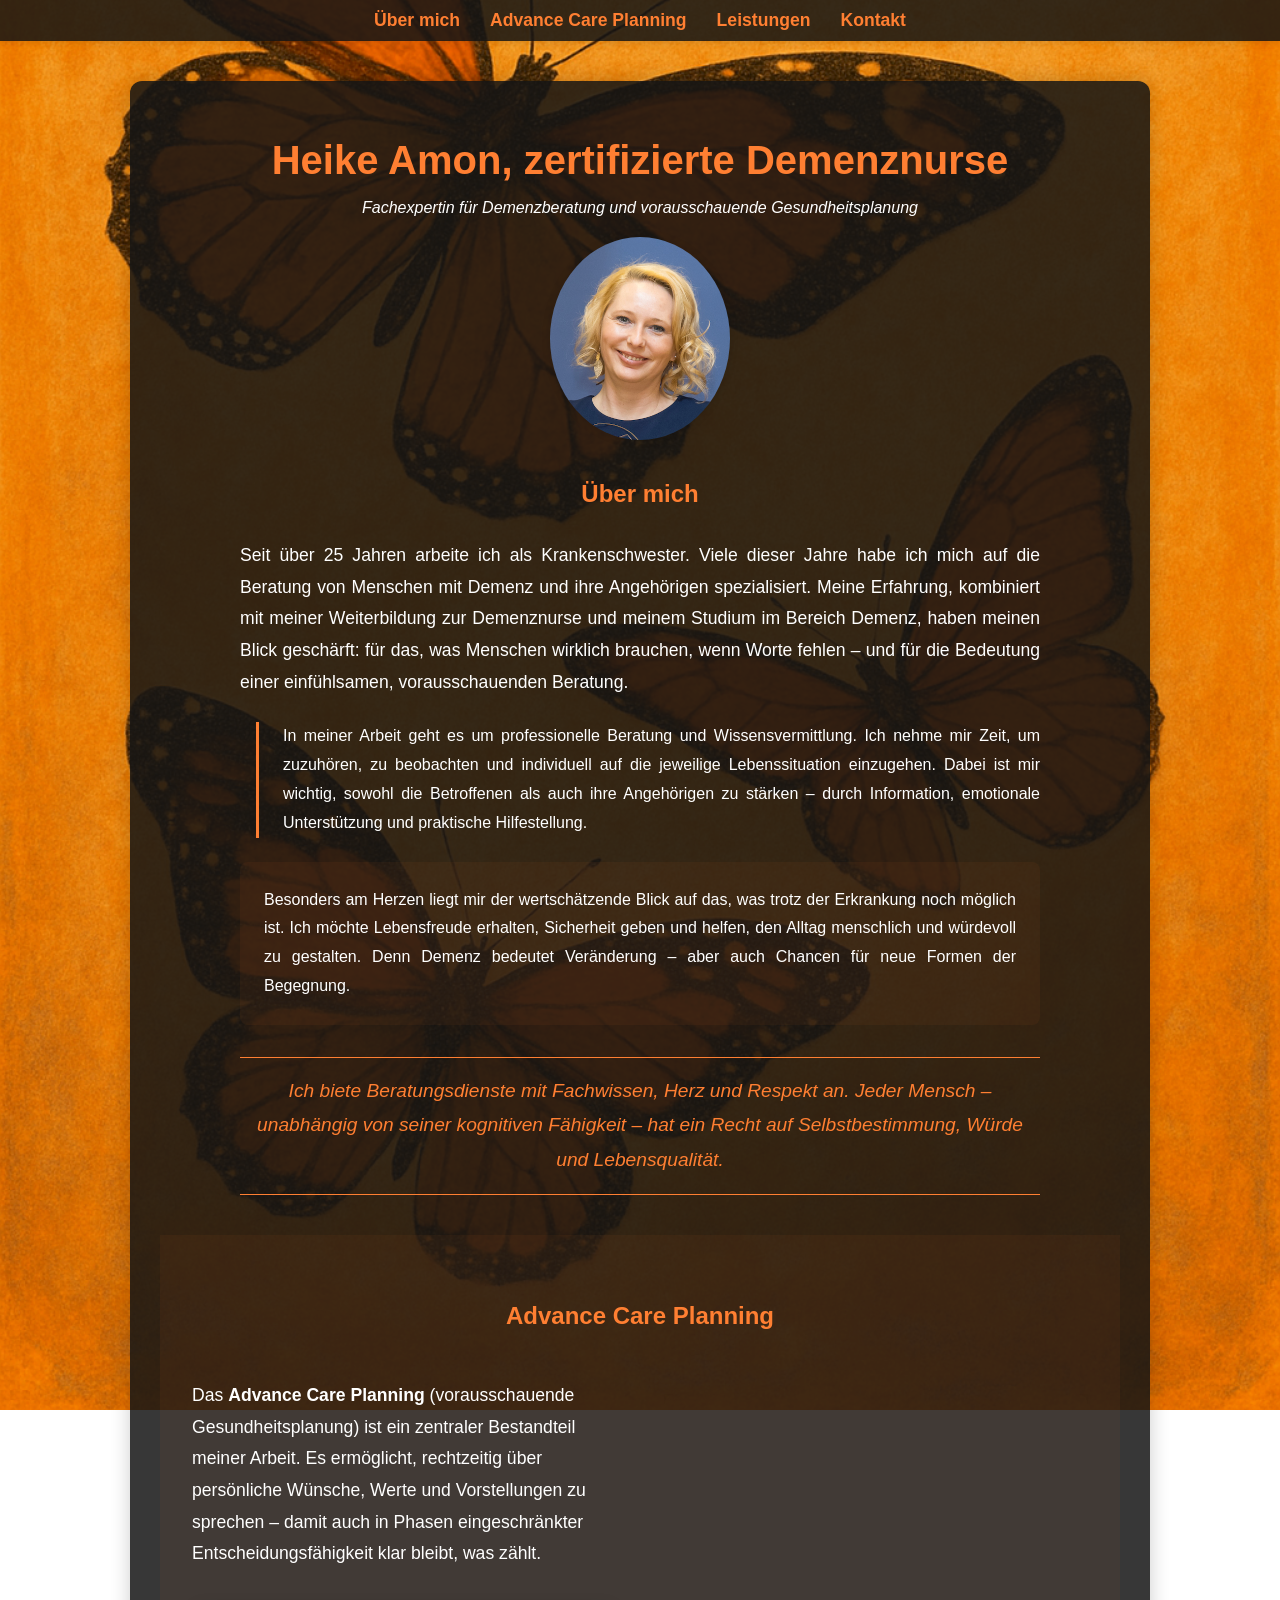
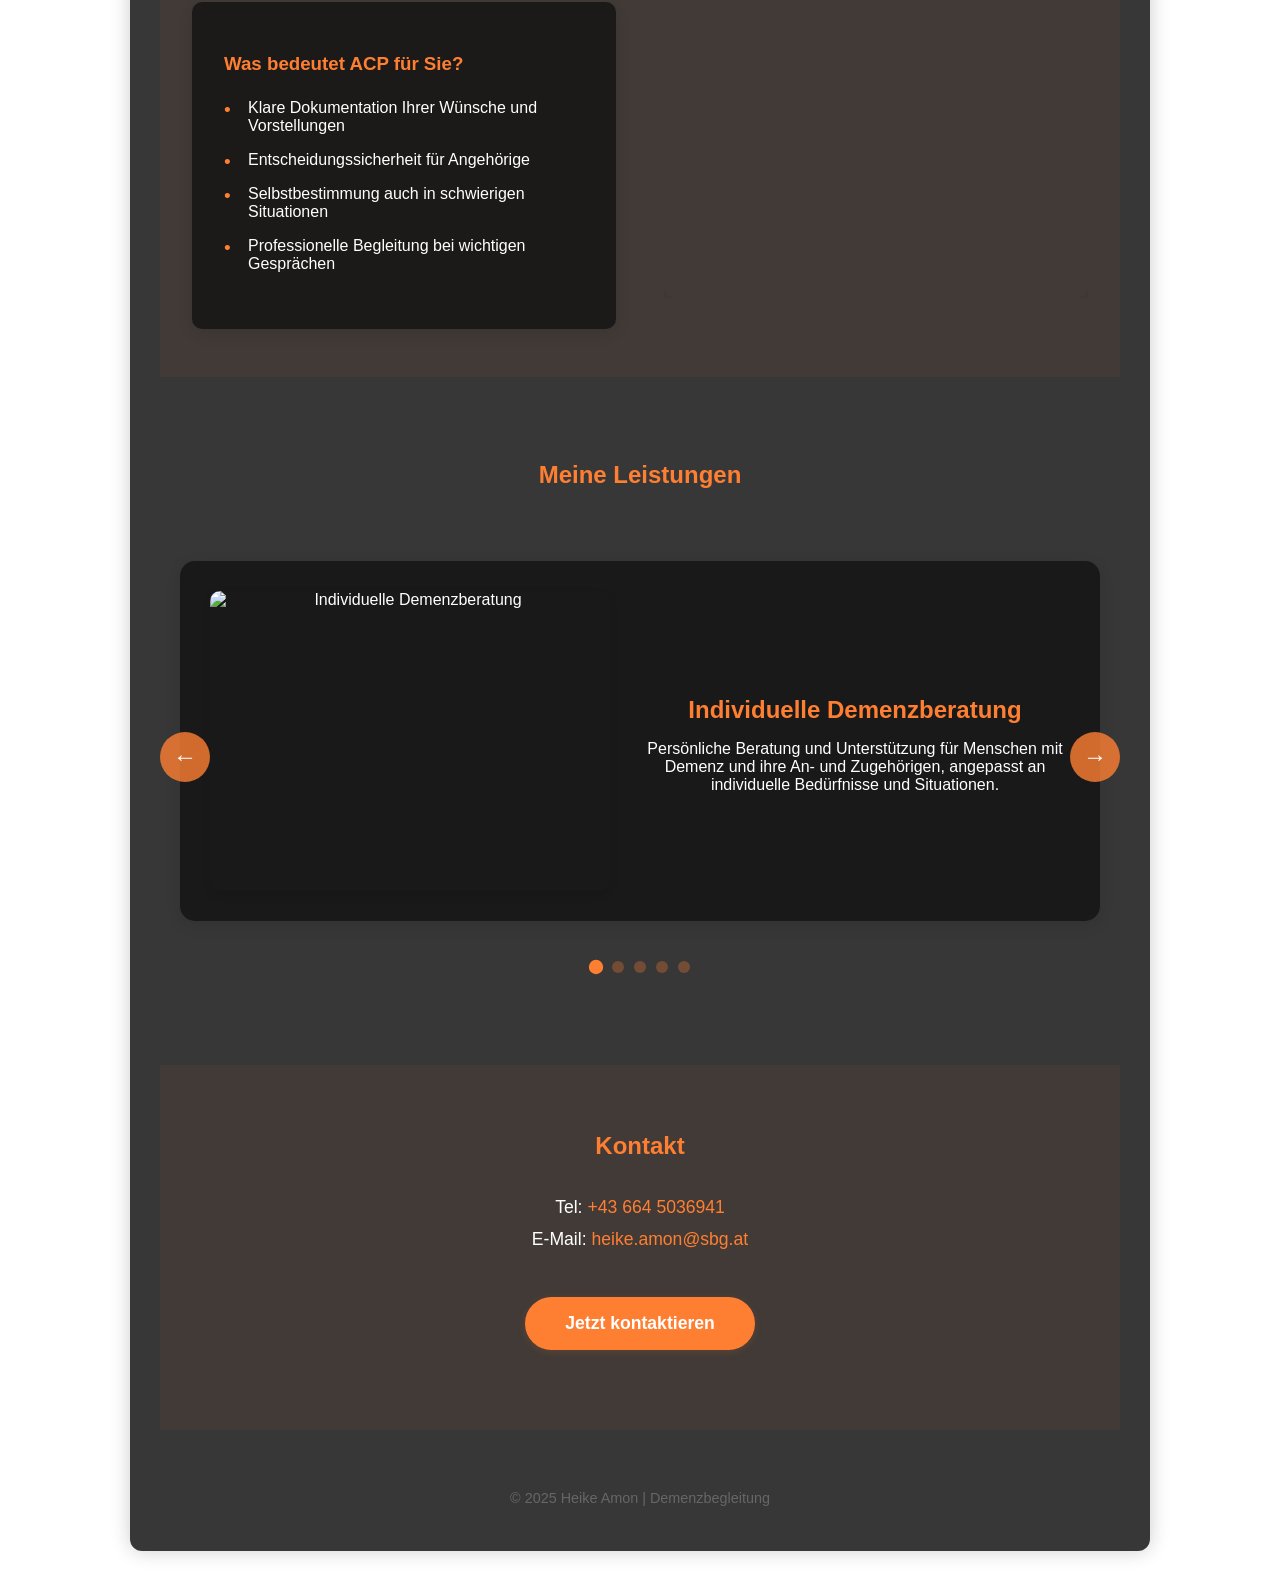
==== index.html @ 1705908c "neu" ====
<!DOCTYPE html>
<html lang="de">
<head>
  <meta charset="UTF-8">
  <meta name="viewport" content="width=device-width, initial-scale=1.0">
  <title>Heike Amon – Demenzbegleitung</title>
  <link rel="stylesheet" href="style.css">
  <style>
    html {
      scroll-behavior: smooth;
    }
  </style>
</head>
<body>

  <!-- Sticky Navigation -->
  <nav class="navbar">
    <ul>
      <li><a href="#about">Über mich</a></li>
      <li><a href="#acp">Advance Care Planning</a></li>
      <li><a href="#leistungen">Leistungen</a></li>
      <li><a href="#kontakt">Kontakt</a></li>
    </ul>
  </nav>

  <div class="wrapper">

    <header>
      <h1>Heike Amon, zertifizierte Demenznurse</h1>
      <p>Fachexpertin für Demenzberatung und vorausschauende Gesundheitsplanung</p>
      <img src="profilbild.png" alt="Portrait von Heike Amon" class="portrait">
    </header>

    <main>

      <section id="about">
        <h2>Über mich</h2>
        <div class="about-content">
          <p class="intro">
            Seit über 25 Jahren arbeite ich als Krankenschwester. Viele dieser Jahre habe ich mich auf die Beratung von Menschen mit Demenz und ihre Angehörigen spezialisiert. Meine Erfahrung, kombiniert mit meiner Weiterbildung zur Demenznurse und meinem Studium im Bereich Demenz, haben meinen Blick geschärft: für das, was Menschen wirklich brauchen, wenn Worte fehlen – und für die Bedeutung einer einfühlsamen, vorausschauenden Beratung.
          </p>
          
          <p class="philosophy">
            In meiner Arbeit geht es um professionelle Beratung und Wissensvermittlung. Ich nehme mir Zeit, um zuzuhören, zu beobachten und individuell auf die jeweilige Lebenssituation einzugehen. Dabei ist mir wichtig, sowohl die Betroffenen als auch ihre Angehörigen zu stärken – durch Information, emotionale Unterstützung und praktische Hilfestellung.
          </p>
          
          <p class="approach">
            Besonders am Herzen liegt mir der wertschätzende Blick auf das, was trotz der Erkrankung noch möglich ist. Ich möchte Lebensfreude erhalten, Sicherheit geben und helfen, den Alltag menschlich und würdevoll zu gestalten. Denn Demenz bedeutet Veränderung – aber auch Chancen für neue Formen der Begegnung.
          </p>
      
          <p class="mission">
            Ich biete Beratungsdienste mit Fachwissen, Herz und Respekt an. Jeder Mensch – unabhängig von seiner kognitiven Fähigkeit – hat ein Recht auf Selbstbestimmung, Würde und Lebensqualität.
          </p>
          
        </div>
      </section>
      
      <section id="acp">
        <h2>Advance Care Planning</h2>
        <div class="acp-content">
          <div class="acp-text">
            <p class="acp-intro">
              Das <strong>Advance Care Planning</strong> (vorausschauende Gesundheitsplanung) ist ein zentraler Bestandteil meiner Arbeit.
              Es ermöglicht, rechtzeitig über persönliche Wünsche, Werte und Vorstellungen zu sprechen – damit auch in Phasen eingeschränkter Entscheidungsfähigkeit klar bleibt, was zählt.
            </p>
            <div class="acp-benefits">
              <h3>Was bedeutet ACP für Sie?</h3>
              <ul>
                <li>Klare Dokumentation Ihrer Wünsche und Vorstellungen</li>
                <li>Entscheidungssicherheit für Angehörige</li>
                <li>Selbstbestimmung auch in schwierigen Situationen</li>
                <li>Professionelle Begleitung bei wichtigen Gesprächen</li>
              </ul>
            </div>
          </div>
          <div class="acp-video">
            <iframe 
              width="560" 
              height="315" 
              src="https://www.youtube.com/embed/DVRxg3KHku8" 
              title="Advance Care Planning Video" 
              frameborder="0" 
              allow="accelerometer; autoplay; clipboard-write; encrypted-media; gyroscope; picture-in-picture" 
              allowfullscreen>
            </iframe>
          </div>
        </div>
      </section>

      <section id="leistungen">
        <h2>Meine Leistungen</h2>
        <div class="leistungen-slider">
            <div class="leistungen-container">
                <div class="leistung-slide">
                    <div class="leistung-content">
                        <img src="./IMG_1292.jpg" alt="Individuelle Demenzberatung" class="leistung-bild">
                        <div class="leistung-text">
                            <h3>Individuelle Demenzberatung</h3>
                            <p>Persönliche Beratung und Unterstützung für Menschen mit Demenz und ihre An- und Zugehörigen, angepasst an individuelle Bedürfnisse und Situationen.</p>
                        </div>
                    </div>
                </div>
                <div class="leistung-slide">
                    <div class="leistung-content">
                        <img src="./Beratung_Angehoerige.jpg" alt="Beratung für Angehörige" class="leistung-bild">
                        <div class="leistung-text">
                            <h3>Beratung für Angehörige</h3>
                            <p>Umfassende Beratung für Familienmitglieder mit praktischen Tipps für den Alltag und psychosozialer Begleitung.</p>
                        </div>
                    </div>
                </div>
                <div class="leistung-slide">
                    <div class="leistung-content">
                        <img src="./acp.png" alt="Advance Care Planning" class="leistung-bild">
                        <div class="leistung-text">
                            <h3>Advance Care Planning</h3>
                            <p>Vorausschauende Gesundheitsplanung mit Dokumentation von Wünschen und Vorstellungen für wichtige Entscheidungen.</p>
                        </div>
                    </div>
                </div>
                <div class="leistung-slide">
                    <div class="leistung-content">
                        <img src="./Alltagsbegleitung.png" alt="Demenzkurse" class="leistung-bild">
                        <div class="leistung-text">
                            <h3>Demenzkurse</h3>
                            <p>Spezialisierte Kurse für Menschen mit Demenz und ihre An- und Zugehörigen zu Themen wie Prävention, Abklärung und Diagnosestellung.</p>
                        </div>
                    </div>
                </div>
                <div class="leistung-slide">
                    <div class="leistung-content">
                        <img src="./hintergrund.jpg" alt="Tipps und Tricks" class="leistung-bild">
                        <div class="leistung-text">
                            <h3>Tipps und Tricks</h3>
                            <p>Praktische Workshops und Beratung zu alltäglichen Herausforderungen und deren Bewältigung im Umgang mit Demenz.</p>
                        </div>
                    </div>
                </div>
            </div>
            
            <div class="slider-nav">
                <button class="prev">←</button>
                <button class="next">→</button>
            </div>
            
            <div class="slider-dots">
                <span class="dot active"></span>
                <span class="dot"></span>
                <span class="dot"></span>
                <span class="dot"></span>
                <span class="dot"></span>
            </div>
        </div>
      </section>

      <section id="kontakt">
        <h2>Kontakt</h2>
        <div class="kontakt-container">
          <div class="kontakt-info">
            <p>
              Tel: <a href="tel:+436645036941">+43 664 5036941</a><br>
              E-Mail: <a href="mailto:heike.amon@sbg.at">heike.amon@sbg.at</a>
            </p>
            <a href="mailto:heike.amon@sbg.at" class="contact-button">Jetzt kontaktieren</a>
          </div>
        </div>
      </section>

    </main>

    <footer>
      <p>&copy; 2025 Heike Amon | Demenzbegleitung</p>
    </footer>

  </div>
  <script src="script.js"></script>
</body>
</html>
---- style.css ----
body {
  font-family: 'Segoe UI', sans-serif;
  margin: 0;
  padding: 0;
  background: url('blumen.png') no-repeat center center fixed;
  background-size: cover;
  color: #222;
}

.wrapper {
  background-color: rgba(20, 20, 20, 0.85);
  max-width: 960px;
  margin: 40px auto;
  padding: 30px;
  border-radius: 12px;
  box-shadow: 0 0 20px rgba(0,0,0,0.2);
  color: #fff;
}

header {
  text-align: center;
  margin-bottom: 40px;
}

header h1 {
  font-size: 2.5em;
  margin-bottom: 10px;
  color: #ff7f32;
}

header p {
  font-style: italic;
  color: #fff;
  margin-bottom: 20px;
}

img.portrait {
  width: 180px;
  height: auto;
  border-radius: 50%;
  box-shadow: 0 0 8px rgba(0,0,0,0.15);
  margin: 0 auto 20px;
  display: block;
}

section {
  margin-bottom: 40px;
}

section h2 {
  color: #ff7f32;
  margin-bottom: 10px;
}

ul {
  padding-left: 20px;
  list-style-type: disc;
}

a {
  color: #ff7f32;
  text-decoration: none;
}

a:hover {
  text-decoration: underline;
  color: #ff7f32;
}

.gallery {
  display: flex;
  flex-wrap: wrap;
  gap: 20px;
  justify-content: center;
}

.galerie-bild {
  width: 250px;
  height: auto;
  border-radius: 10px;
  box-shadow: 0 0 10px rgba(0,0,0,0.1);
  object-fit: cover;
}

.navbar {
  position: sticky;
  top: 0;
  background-color: rgba(20, 20, 20, 0.85);
  z-index: 999;
  padding: 10px 0;
  box-shadow: 0 2px 6px rgba(0,0,0,0.1);
}

.navbar ul {
  list-style: none;
  display: flex;
  justify-content: center;
  gap: 30px;
  margin: 0;
  padding: 0;
}

.navbar li a {
  text-decoration: none;
  color: #ff7f32;
  font-weight: bold;
  font-size: 1.1em;
  transition: color 0.3s;
}

.navbar li a:hover {
  color: #ff7f32;
}


footer {
  text-align: center;
  font-size: 0.9em;
  color: #666;
  margin-top: 60px;
}

/* Leistungen Section */
#leistungen {
  text-align: center;
  padding: 2rem 0;
}

#leistungen h2 {
  margin-bottom: 2rem;
}

.leistungen-slider {
  position: relative;
  max-width: 1000px;
  margin: 0 auto;
  overflow: hidden;
  padding: 20px 0;
}

.leistungen-container {
  display: flex;
  transition: transform 0.5s ease-in-out;
}

.leistung-slide {
  min-width: 100%;
  padding: 20px;
  box-sizing: border-box;
}

.leistung-content {
  display: flex;
  align-items: center;
  gap: 30px;
  background: rgba(20, 20, 20, 0.85);
  padding: 30px;
  border-radius: 15px;
  box-shadow: 0 4px 15px rgba(0,0,0,0.1);
  max-width: 900px;
  margin: 0 auto;
  color: #fff;
}

.leistung-bild {
  width: 400px;
  height: 300px;
  object-fit: cover;
  border-radius: 10px;
  box-shadow: 0 4px 8px rgba(0,0,0,0.1);
}

.leistung-text {
  flex: 1;
}

.leistung-text h3 {
  color: #ff7f32;
  margin-bottom: 15px;
  font-size: 1.5em;
}

.slider-nav {
  position: absolute;
  top: 50%;
  transform: translateY(-50%);
  width: 100%;
  display: flex;
  justify-content: space-between;
  pointer-events: none;
}

.slider-nav .prev {
position: absolute;
left: 0px;
top: 50%;
transform: translateY(-50%);
}

.slider-nav .next {
position: absolute;
right: 0px;
top: 50%;
transform: translateY(-50%);
}

.slider-nav button {
  background: rgba(255, 127, 50, 0.8);
  color: white;
  border: none;
  width: 50px;
  height: 50px;
  border-radius: 50%;
  cursor: pointer;
  display: flex;
  align-items: center;
  justify-content: center;
  font-size: 24px;
  transition: all 0.3s ease;
  pointer-events: auto;
}

.slider-nav button:hover {
  background: #ff7f32;
  transform: scale(1.1);
}

.slider-nav button:disabled {
  background: rgba(255, 127, 50, 0.3);
  cursor: not-allowed;
}

.slider-dots {
  display: flex;
  justify-content: center;
  gap: 10px;
  margin-top: 20px;
}

.dot {
  width: 12px;
  height: 12px;
  border-radius: 50%;
  background: rgba(255, 127, 50, 0.3);
  cursor: pointer;
  transition: all 0.3s ease;
}

.dot.active {
  background: #ff7f32;
  transform: scale(1.2);
}

@media (max-width: 768px) {
  .leistung-content {
      flex-direction: column;
  }
  
  .leistung-bild {
      width: 100%;
      height: 200px;
  }
  
  .slider-nav button {
      width: 40px;
      height: 40px;
      font-size: 20px;
  }
}

/* About Section Styling */
.about-content {
  max-width: 800px;
  margin: 0 auto;
  line-height: 1.8;
}

#about h2 {
  text-align: center;
  margin-bottom: 2rem;
}

.about-content p {
  margin-bottom: 1.5rem;
  text-align: justify;
}

.about-content .intro {
  font-size: 1.1em;
  color: #fff;
}

.about-content .philosophy {
  border-left: 3px solid #ff7f32;
  padding-left: 1.5rem;
  margin-left: 1rem;
}

.about-content .approach {
  background-color: rgba(255, 127, 50, 0.05);
  padding: 1.5rem;
  border-radius: 8px;
}

.about-content .mission {
  font-style: italic;
  text-align: center;
  font-size: 1.2em;
  color: #ff7f32;
  margin-top: 2rem;
  padding: 1rem;
  border-top: 1px solid #ff7f32;
  border-bottom: 1px solid #ff7f32;
}

/* ACP Section Styling */
#acp {
  background-color: rgba(255, 127, 50, 0.05);
  padding: 3rem 0;
  margin: 2rem 0;
}

#acp h2 {
  text-align: center;
  color: #ff7f32;
  margin-bottom: 2rem;
}

.acp-content {
  max-width: 1200px;
  margin: 0 auto;
  display: flex;
  gap: 3rem;
  align-items: center;
  padding: 0 2rem;
}

.acp-text {
  flex: 1;
}

.acp-intro {
  font-size: 1.1em;
  line-height: 1.8;
  margin-bottom: 2rem;
}

.acp-benefits {
  background: rgba(20, 20, 20, 0.85);
  padding: 2rem;
  border-radius: 10px;
  box-shadow: 0 4px 15px rgba(0,0,0,0.1);
  color: #fff;
}

.acp-benefits h3 {
  color: #ff7f32;
  margin-bottom: 1rem;
}

.acp-benefits ul {
  list-style-type: none;
  padding: 0;
}

.acp-benefits li {
  padding: 0.5rem 0;
  padding-left: 1.5rem;
  position: relative;
}

.acp-benefits li:before {
  content: "•";
  color: #ff7f32;
  position: absolute;
  left: 0;
  font-size: 1.2em;
}

.acp-video {
  flex: 1;
  position: relative;
  padding-bottom: 56.25%; /* 16:9 Aspect Ratio */
  height: 0;
  overflow: hidden;
}

.acp-video iframe {
  position: absolute;
  top: 0;
  left: 0;
  width: 100%;
  height: 100%;
  border-radius: 10px;
  box-shadow: 0 4px 15px rgba(0,0,0,0.1);
}

@media (max-width: 768px) {
  .acp-content {
      flex-direction: column;
      padding: 0 1rem;
  }
  
  .acp-video {
      width: 100%;
      margin-top: 2rem;
  }
}

/* Kontakt Section Styling */
#kontakt {
  background-color: rgba(255, 127, 50, 0.05);
  padding: 3rem 0;
  margin: 2rem 0;
}

#kontakt h2 {
  text-align: center;
  color: #ff7f32;
  margin-bottom: 2rem;
}

.kontakt-container {
  max-width: 800px;
  margin: 0 auto;
  padding: 0 2rem;
}

.kontakt-info {
  text-align: center;
  margin-bottom: 2rem;
}

.kontakt-info p {
  font-size: 1.1em;
  line-height: 1.8;
}

.kontakt-form {
  background: rgba(20, 20, 20, 0.85);
  padding: 2rem;
  border-radius: 10px;
  box-shadow: 0 4px 15px rgba(0,0,0,0.1);
  color: #fff;
}

.form-group {
  margin-bottom: 1.5rem;
}

.form-group label {
  display: block;
  margin-bottom: 0.5rem;
  color: #ff7f32;
  font-weight: 500;
}

.form-group input,
.form-group textarea {
  width: 100%;
  padding: 0.8rem;
  border: 1px solid #ddd;
  border-radius: 5px;
  font-size: 1rem;
  transition: border-color 0.3s ease;
}

.form-group input:focus,
.form-group textarea:focus {
  outline: none;
  border-color: #ff7f32;
  box-shadow: 0 0 0 2px rgba(255, 127, 50, 0.2);
}

.submit-btn {
  background-color: #ff7f32;
  color: white;
  padding: 1rem 2rem;
  border: none;
  border-radius: 5px;
  font-size: 1.1rem;
  cursor: pointer;
  transition: background-color 0.3s ease;
  width: 100%;
}

.submit-btn:hover {
  background-color: #ff7f32;
}

/* Contact Button Styling */
.contact-button {
  display: inline-block;
  margin-top: 1.5rem;
  background: #ff7f32;
  color: #fff;
  font-weight: bold;
  padding: 1rem 2.5rem;
  border: none;
  border-radius: 30px;
  font-size: 1.1em;
  box-shadow: 0 2px 8px rgba(255,127,50,0.15);
  cursor: pointer;
  transition: background 0.3s, transform 0.2s;
  text-decoration: none;
}
.contact-button:hover {
  background: #ff7f32;
  color: #fff;
  transform: translateY(-2px) scale(1.04);
  text-decoration: none;
}

@media (max-width: 768px) {
  .kontakt-container {
      padding: 0 1rem;
  }
  
  .kontakt-form {
      padding: 1.5rem;
  }
}

/* Feedback Section Styling */
#feedback {
  padding: 4rem 0;
  background: linear-gradient(135deg, rgba(255, 127, 50, 0.05) 0%, rgba(255, 127, 50, 0.05) 100%);
}

#feedback h2 {
  text-align: center;
  color: #ff7f32;
  margin-bottom: 3rem;
}

.feedback-container {
  max-width: 1200px;
  margin: 0 auto;
  display: grid;
  grid-template-columns: repeat(auto-fit, minmax(300px, 1fr));
  gap: 2rem;
  padding: 0 2rem;
}

.feedback-card {
  background: rgba(20, 20, 20, 0.85);
  border-radius: 15px;
  box-shadow: 0 4px 15px rgba(0,0,0,0.1);
  transition: transform 0.3s ease;
  color: #fff;
}

.feedback-card:hover {
  transform: translateY(-5px);
}

.feedback-content {
  padding: 2rem;
  position: relative;
}

.feedback-content::before {
  content: '\201C';
  position: absolute;
  top: 10px;
  left: 15px;
  font-size: 4rem;
  color: rgba(255, 127, 50, 0.1);
  font-family: Georgia, serif;
}

.feedback-text {
  font-size: 1.1em;
  line-height: 1.6;
  color: #333;
  margin-bottom: 1.5rem;
  position: relative;
  z-index: 1;
}

.feedback-author {
  border-top: 1px solid rgba(255, 127, 50, 0.2);
  padding-top: 1rem;
}

.feedback-author .name {
  font-weight: 600;
  color: #ff7f32;
  margin: 0;
}

.feedback-author .role {
  color: #666;
  font-size: 0.9em;
  margin: 0.2rem 0 0 0;
}

@media (max-width: 768px) {
  .feedback-container {
      grid-template-columns: 1fr;
      padding: 0 1rem;
  }
  
  .feedback-card {
      margin-bottom: 1rem;
  }
}

/* Mobile Responsiveness */
@media (max-width: 768px) {
  /* General */
  .wrapper {
      margin: 0;
      padding: 15px;
      width: 100%;
  }

  /* Header */
  header {
      margin-bottom: 20px;
      padding: 0 10px;
  }

  header h1 {
      font-size: 1.8em;
      margin-bottom: 5px;
      line-height: 1.2;
  }

  header p {
      font-size: 1em;
      margin-bottom: 15px;
      line-height: 1.4;
  }

  img.portrait {
      width: 120px;
      margin-bottom: 15px;
  }

  /* Navigation */
  .navbar {
      position: relative;
      padding: 5px 0;
      background-color: rgba(255, 255, 255, 0.98);
  }

  .navbar ul {
      flex-direction: column;
      gap: 5px;
      padding: 5px;
  }

  .navbar li a {
      display: block;
      padding: 8px;
      text-align: center;
      font-size: 1em;
  }

  .navbar {
    display: none;
  }

  /* About Section */
  .about-content {
      padding: 0 10px;
  }

  .about-content p {
      font-size: 1em;
  }

  /* ACP Section */
  .acp-content {
      flex-direction: column;
      padding: 0 10px;
  }

  .acp-video {
      margin-top: 2rem;
  }

  .acp-benefits {
      padding: 1.5rem;
  }

  /* Services Slider */
  .leistung-content {
      flex-direction: column;
      padding: 1.5rem;
  }

  .leistung-bild {
      width: 100%;
      height: 200px;
      margin-bottom: 1rem;
  }

  .slider-nav button {
      width: 40px;
      height: 40px;
      font-size: 20px;
  }

  /* Feedback Section */
  .feedback-container {
      grid-template-columns: 1fr;
      padding: 0 10px;
  }

  .feedback-card {
      margin-bottom: 1rem;
  }

  /* Contact Form */
  .kontakt-container {
      padding: 0 10px;
  }

  .kontakt-form {
      padding: 1.5rem;
  }

  .form-group input,
  .form-group textarea {
      font-size: 16px; /* Prevents zoom on iOS */
  }
}

/* Small Mobile Devices */
@media (max-width: 480px) {
  header {
      margin-bottom: 15px;
  }

  header h1 {
      font-size: 1.5em;
      margin-bottom: 3px;
  }

  header p {
      font-size: 0.9em;
      margin-bottom: 10px;
  }

  img.portrait {
      width: 100px;
      margin-bottom: 10px;
  }

  section h2 {
      font-size: 1.3em;
  }

  .leistung-text h3 {
      font-size: 1.2em;
  }

  .feedback-text {
      font-size: 1em;
  }

  .submit-btn {
      padding: 0.8rem 1.5rem;
      font-size: 1rem;
  }
}

/* Landscape Mode */
@media (max-height: 500px) and (orientation: landscape) {
  .navbar {
      position: relative;
  }

  .leistung-content {
      flex-direction: row;
  }

  .leistung-bild {
      width: 40%;
      height: auto;
  }
}
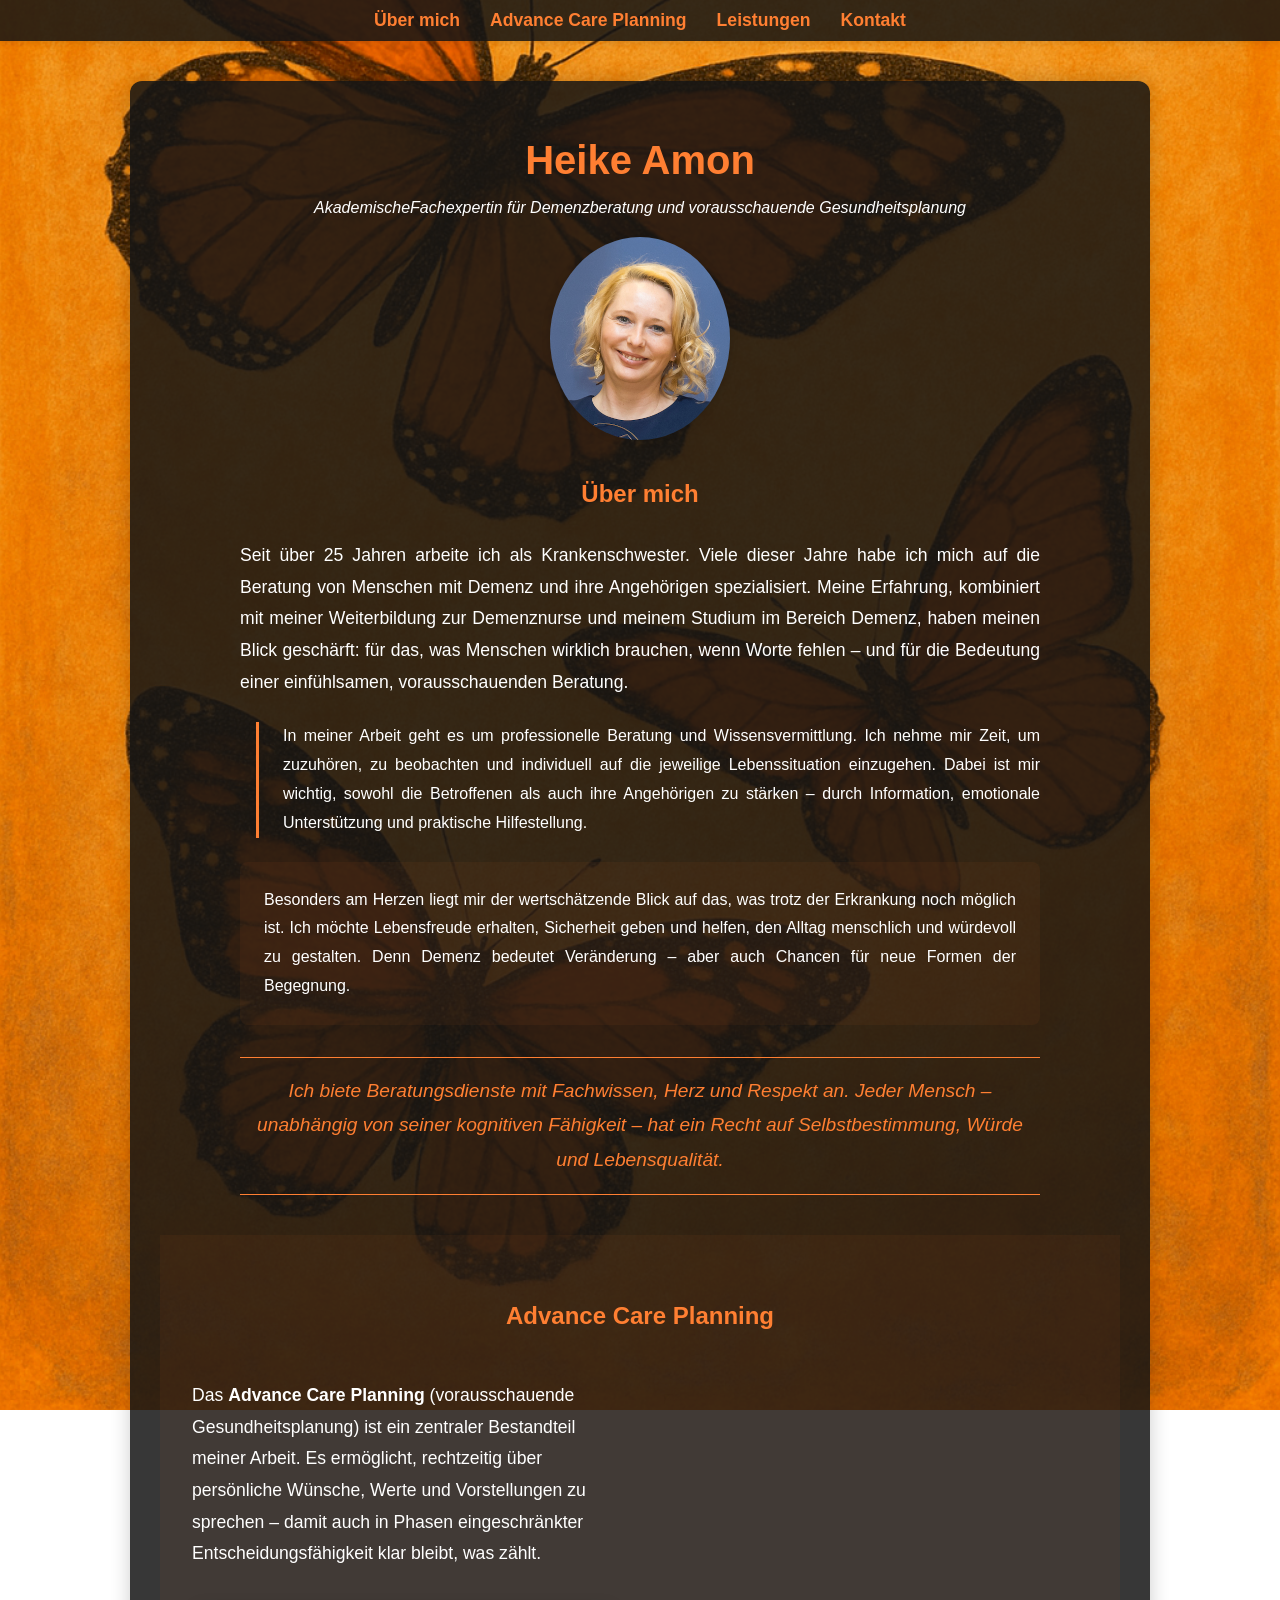
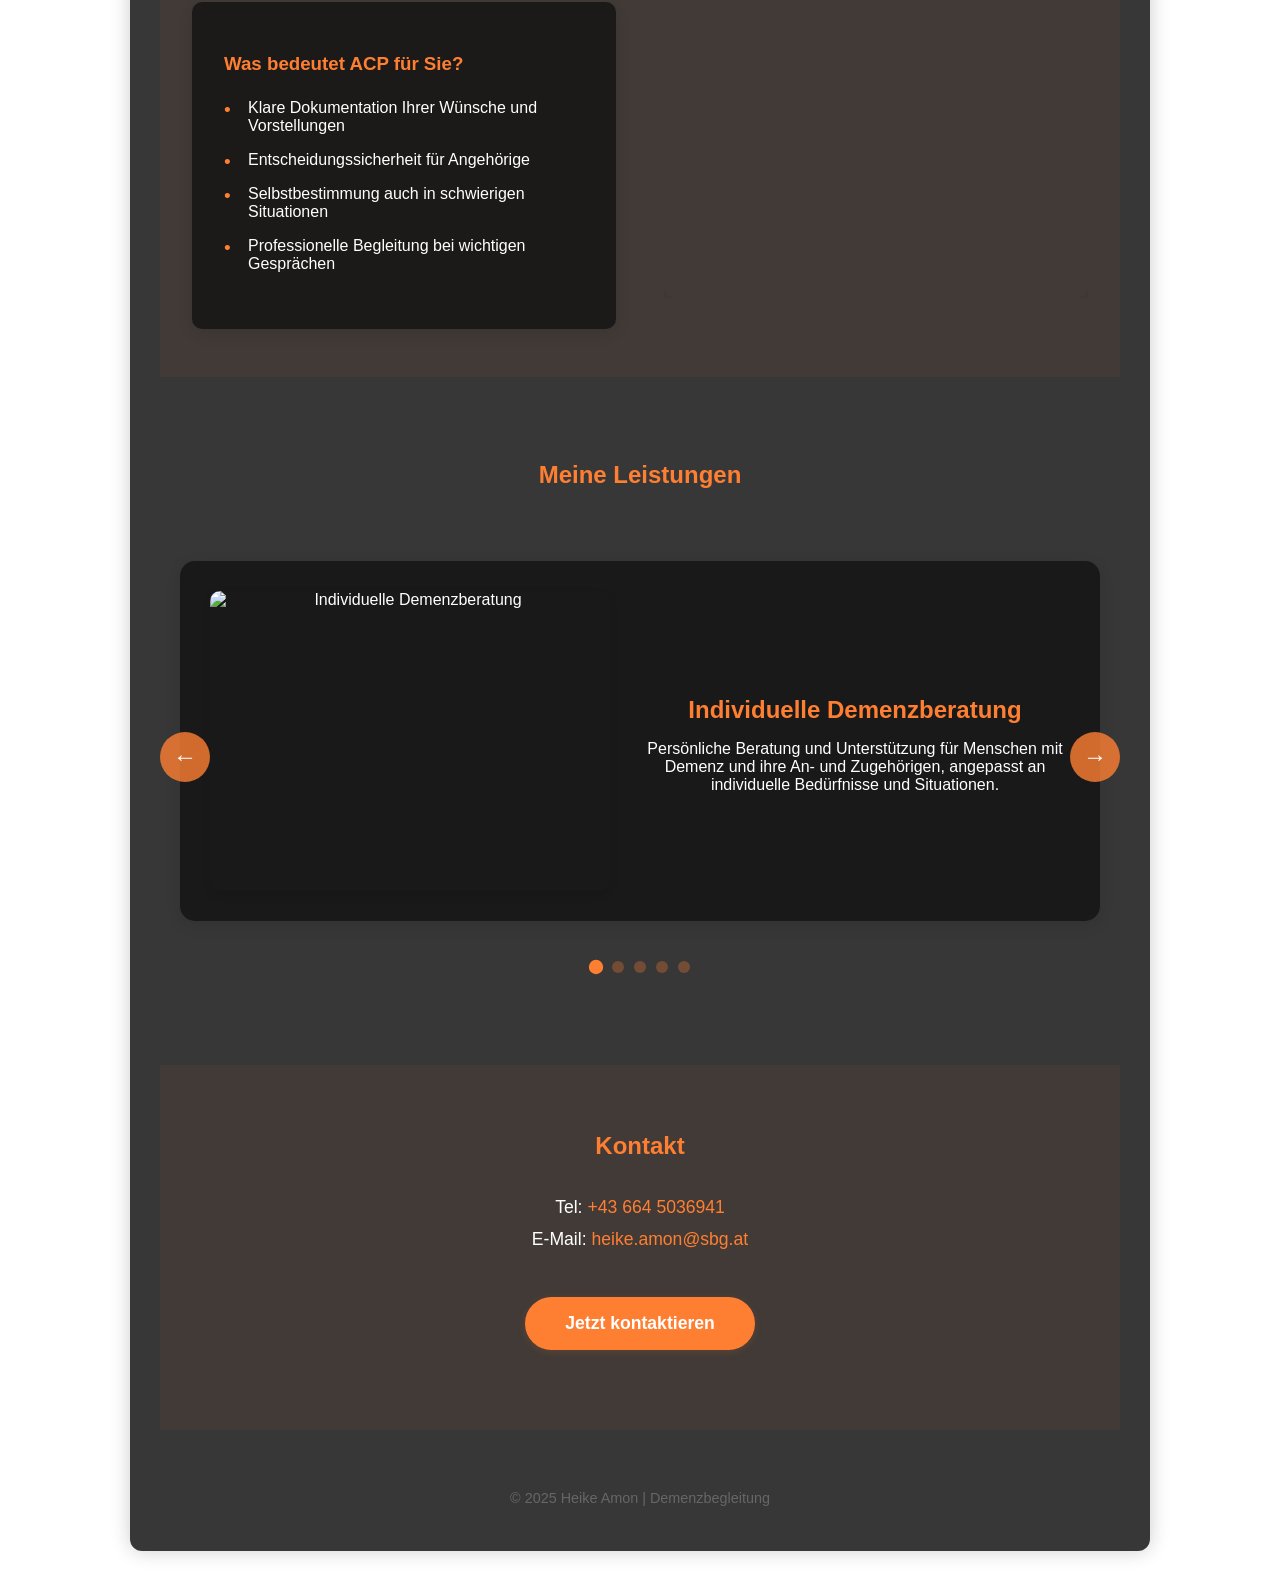
==== commit b134190a: "a" ====
--- a/index.html
+++ b/index.html
@@ -26,8 +26,8 @@
   <div class="wrapper">
 
     <header>
-      <h1>Heike Amon, zertifizierte Demenznurse</h1>
-      <p>Fachexpertin für Demenzberatung und vorausschauende Gesundheitsplanung</p>
+      <h1>Heike Amon</h1>
+      <p>AkademischeFachexpertin für Demenzberatung und vorausschauende Gesundheitsplanung</p>
       <img src="profilbild.png" alt="Portrait von Heike Amon" class="portrait">
     </header>
 
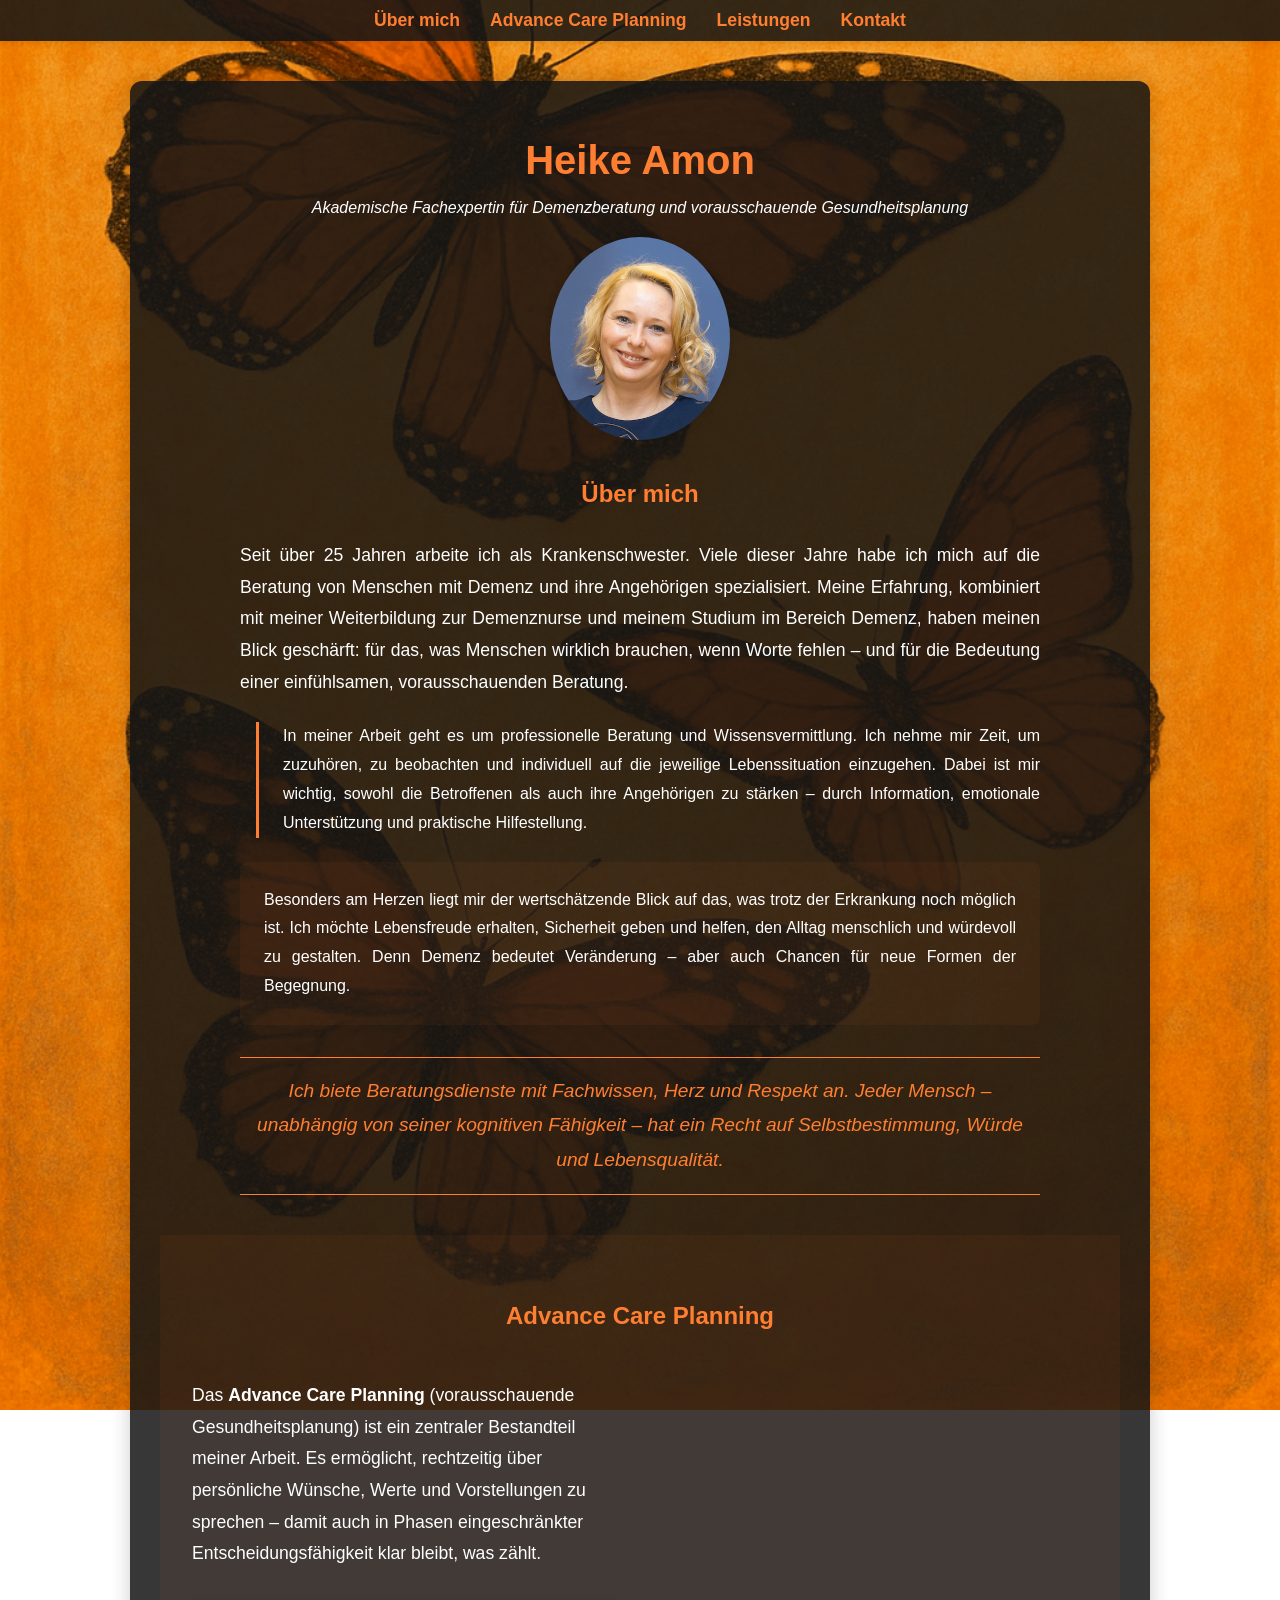
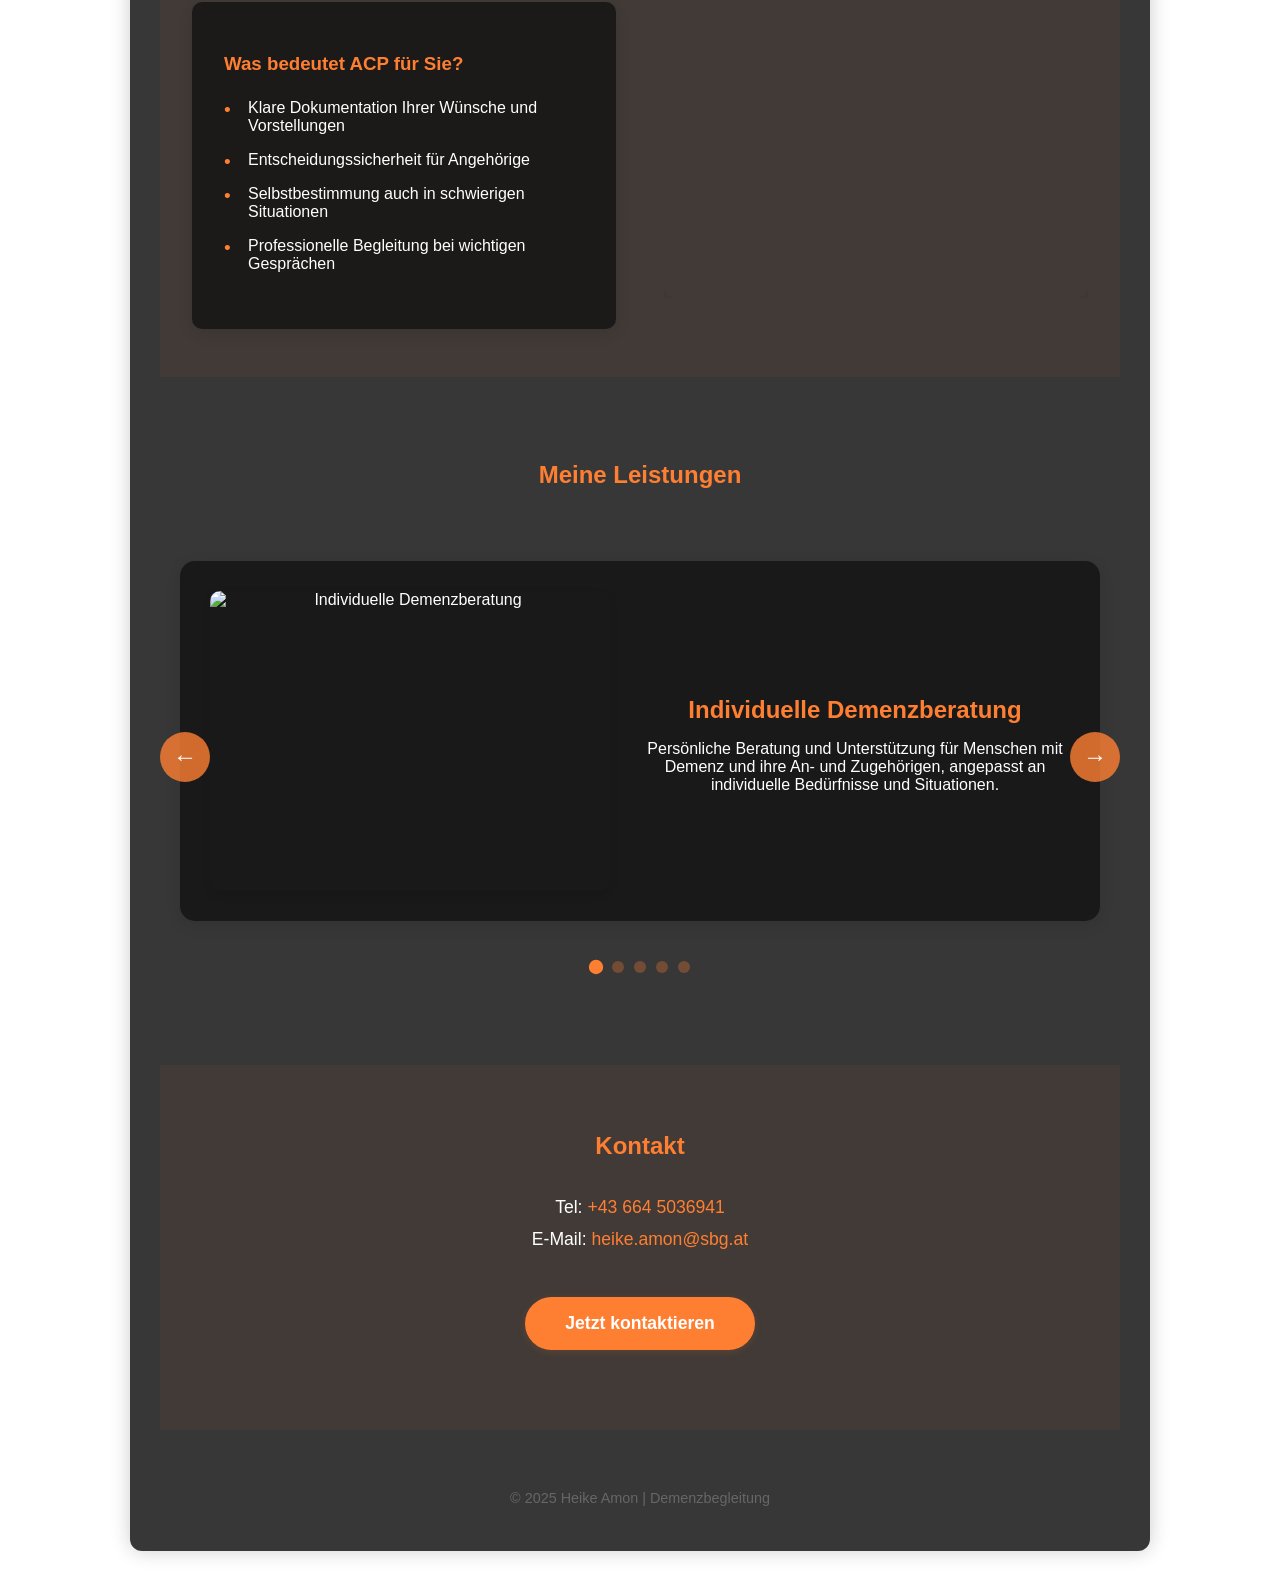
==== commit a803e80f: "d" ====
--- a/index.html
+++ b/index.html
@@ -27,7 +27,7 @@
 
     <header>
       <h1>Heike Amon</h1>
-      <p>AkademischeFachexpertin für Demenzberatung und vorausschauende Gesundheitsplanung</p>
+      <p>Akademische Fachexpertin für Demenzberatung und vorausschauende Gesundheitsplanung</p>
       <img src="profilbild.png" alt="Portrait von Heike Amon" class="portrait">
     </header>
 
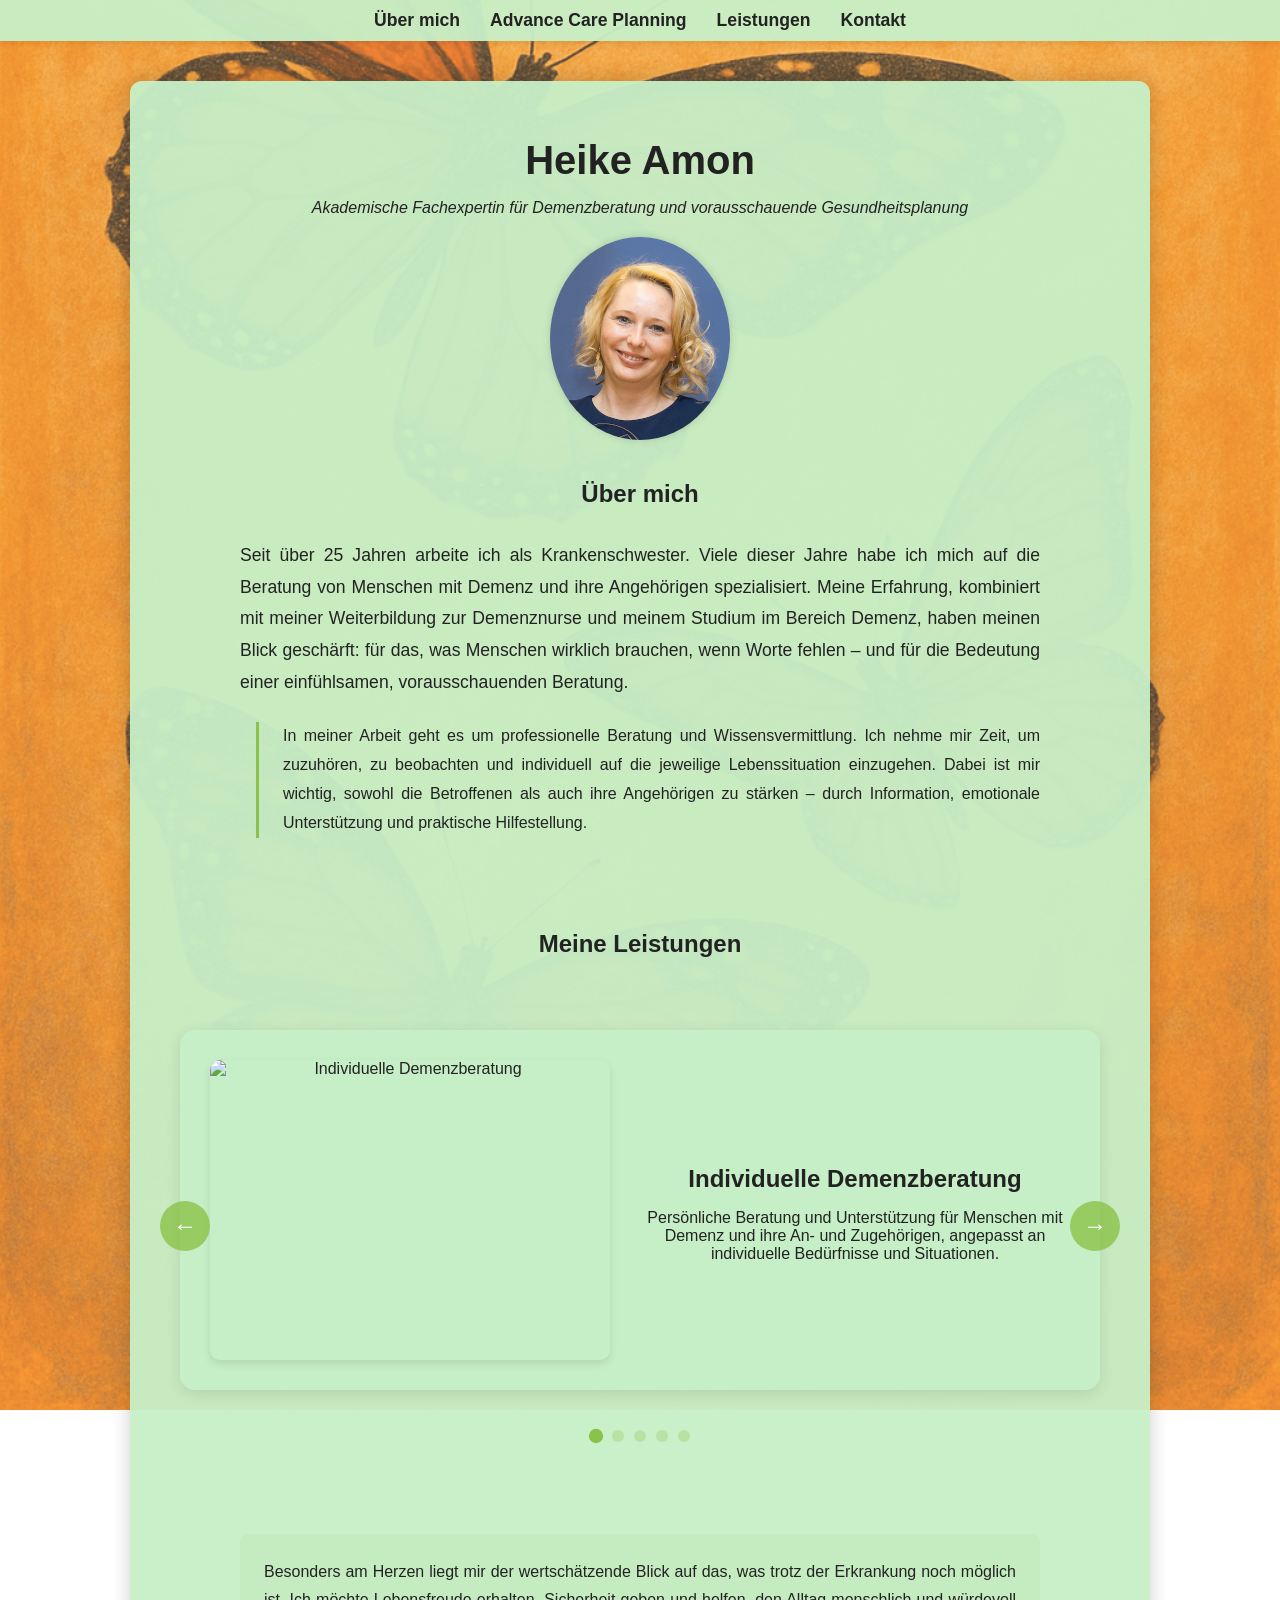
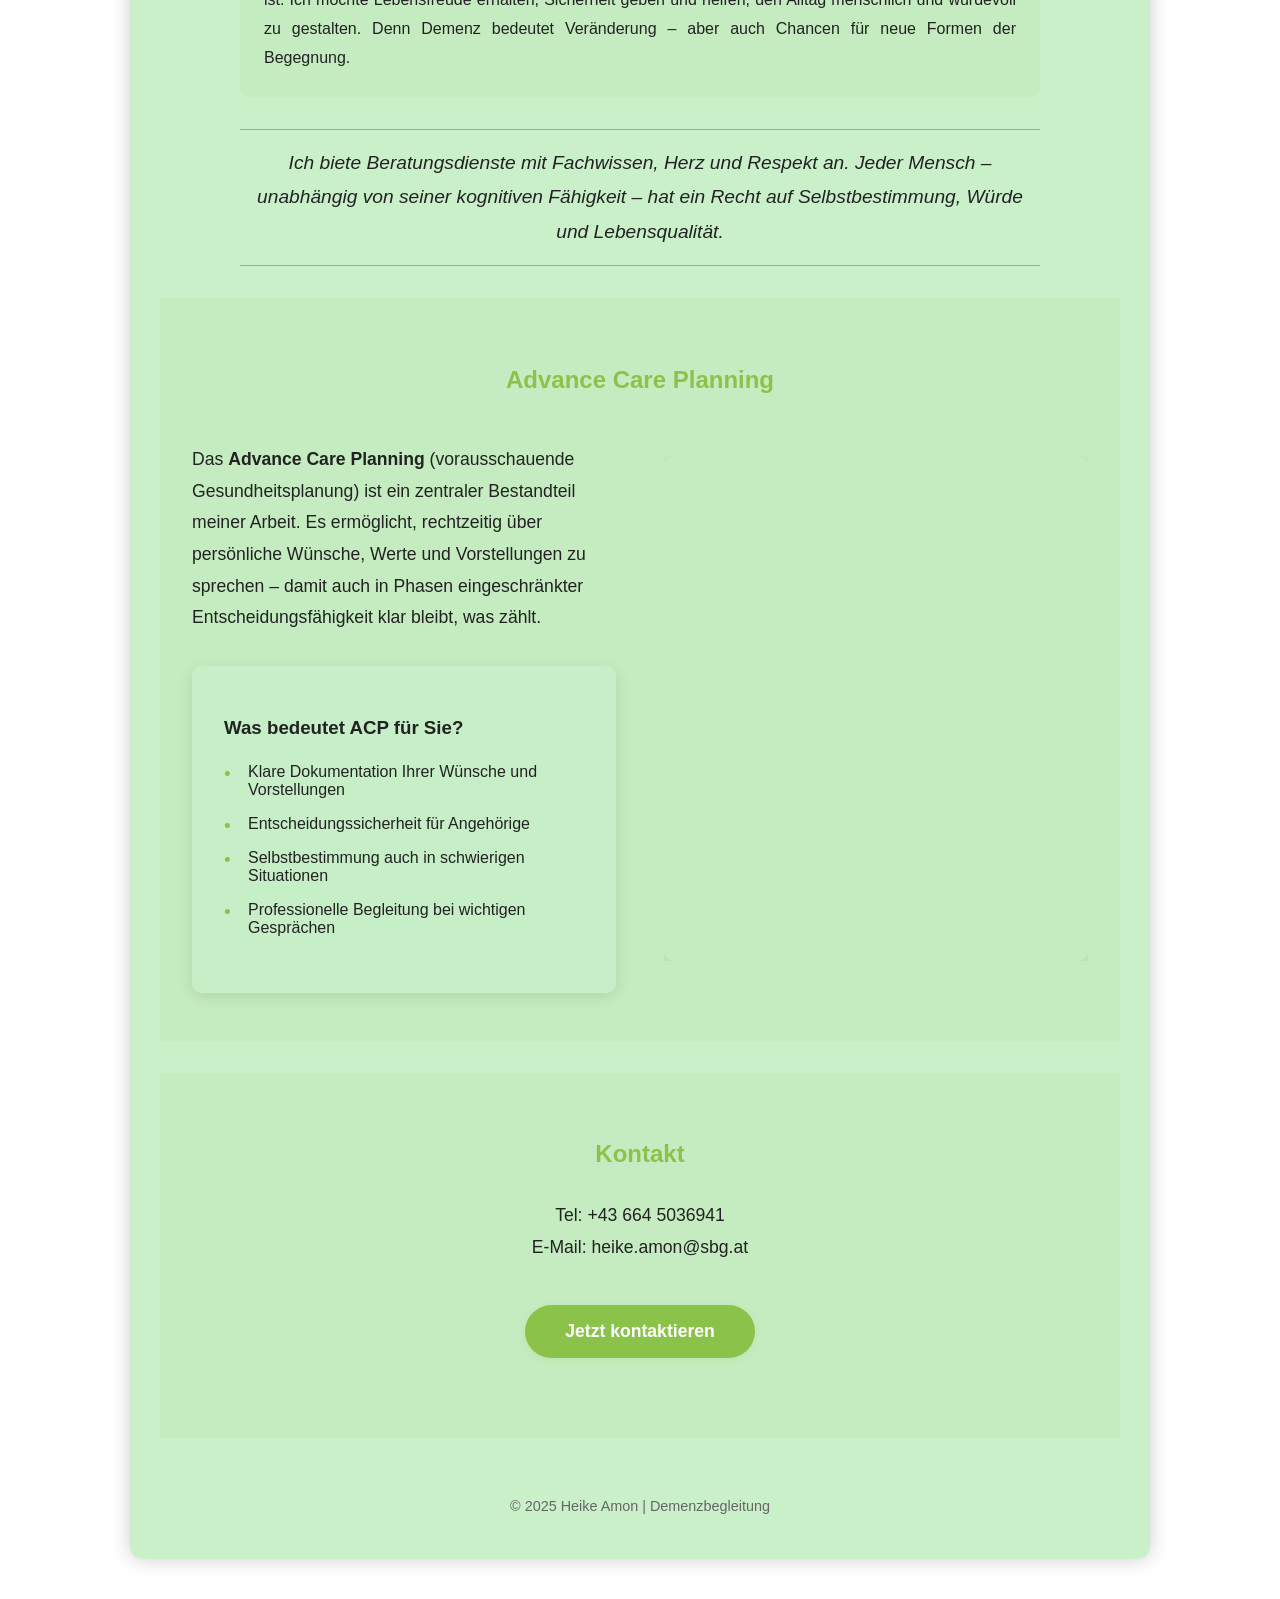
==== commit 0db633d1: "change" ====
--- a/index.html
+++ b/index.html
@@ -44,46 +44,6 @@
             In meiner Arbeit geht es um professionelle Beratung und Wissensvermittlung. Ich nehme mir Zeit, um zuzuhören, zu beobachten und individuell auf die jeweilige Lebenssituation einzugehen. Dabei ist mir wichtig, sowohl die Betroffenen als auch ihre Angehörigen zu stärken – durch Information, emotionale Unterstützung und praktische Hilfestellung.
           </p>
           
-          <p class="approach">
-            Besonders am Herzen liegt mir der wertschätzende Blick auf das, was trotz der Erkrankung noch möglich ist. Ich möchte Lebensfreude erhalten, Sicherheit geben und helfen, den Alltag menschlich und würdevoll zu gestalten. Denn Demenz bedeutet Veränderung – aber auch Chancen für neue Formen der Begegnung.
-          </p>
-      
-          <p class="mission">
-            Ich biete Beratungsdienste mit Fachwissen, Herz und Respekt an. Jeder Mensch – unabhängig von seiner kognitiven Fähigkeit – hat ein Recht auf Selbstbestimmung, Würde und Lebensqualität.
-          </p>
-          
-        </div>
-      </section>
-      
-      <section id="acp">
-        <h2>Advance Care Planning</h2>
-        <div class="acp-content">
-          <div class="acp-text">
-            <p class="acp-intro">
-              Das <strong>Advance Care Planning</strong> (vorausschauende Gesundheitsplanung) ist ein zentraler Bestandteil meiner Arbeit.
-              Es ermöglicht, rechtzeitig über persönliche Wünsche, Werte und Vorstellungen zu sprechen – damit auch in Phasen eingeschränkter Entscheidungsfähigkeit klar bleibt, was zählt.
-            </p>
-            <div class="acp-benefits">
-              <h3>Was bedeutet ACP für Sie?</h3>
-              <ul>
-                <li>Klare Dokumentation Ihrer Wünsche und Vorstellungen</li>
-                <li>Entscheidungssicherheit für Angehörige</li>
-                <li>Selbstbestimmung auch in schwierigen Situationen</li>
-                <li>Professionelle Begleitung bei wichtigen Gesprächen</li>
-              </ul>
-            </div>
-          </div>
-          <div class="acp-video">
-            <iframe 
-              width="560" 
-              height="315" 
-              src="https://www.youtube.com/embed/DVRxg3KHku8" 
-              title="Advance Care Planning Video" 
-              frameborder="0" 
-              allow="accelerometer; autoplay; clipboard-write; encrypted-media; gyroscope; picture-in-picture" 
-              allowfullscreen>
-            </iframe>
-          </div>
         </div>
       </section>
 
@@ -153,6 +113,48 @@
         </div>
       </section>
 
+      <div class="about-content">
+        <p class="approach">
+          Besonders am Herzen liegt mir der wertschätzende Blick auf das, was trotz der Erkrankung noch möglich ist. Ich möchte Lebensfreude erhalten, Sicherheit geben und helfen, den Alltag menschlich und würdevoll zu gestalten. Denn Demenz bedeutet Veränderung – aber auch Chancen für neue Formen der Begegnung.
+        </p>
+    
+        <p class="mission">
+          Ich biete Beratungsdienste mit Fachwissen, Herz und Respekt an. Jeder Mensch – unabhängig von seiner kognitiven Fähigkeit – hat ein Recht auf Selbstbestimmung, Würde und Lebensqualität.
+        </p>
+      </div>
+      
+      <section id="acp">
+        <h2>Advance Care Planning</h2>
+        <div class="acp-content">
+          <div class="acp-text">
+            <p class="acp-intro">
+              Das <strong>Advance Care Planning</strong> (vorausschauende Gesundheitsplanung) ist ein zentraler Bestandteil meiner Arbeit.
+              Es ermöglicht, rechtzeitig über persönliche Wünsche, Werte und Vorstellungen zu sprechen – damit auch in Phasen eingeschränkter Entscheidungsfähigkeit klar bleibt, was zählt.
+            </p>
+            <div class="acp-benefits">
+              <h3>Was bedeutet ACP für Sie?</h3>
+              <ul>
+                <li>Klare Dokumentation Ihrer Wünsche und Vorstellungen</li>
+                <li>Entscheidungssicherheit für Angehörige</li>
+                <li>Selbstbestimmung auch in schwierigen Situationen</li>
+                <li>Professionelle Begleitung bei wichtigen Gesprächen</li>
+              </ul>
+            </div>
+          </div>
+          <div class="acp-video">
+            <iframe 
+              width="560" 
+              height="315" 
+              src="https://www.youtube.com/embed/DVRxg3KHku8" 
+              title="Advance Care Planning Video" 
+              frameborder="0" 
+              allow="accelerometer; autoplay; clipboard-write; encrypted-media; gyroscope; picture-in-picture" 
+              allowfullscreen>
+            </iframe>
+          </div>
+        </div>
+      </section>
+
       <section id="kontakt">
         <h2>Kontakt</h2>
         <div class="kontakt-container">
--- a/style.css
+++ b/style.css
@@ -2,19 +2,19 @@
   font-family: 'Segoe UI', sans-serif;
   margin: 0;
   padding: 0;
-  background: url('blumen.png') no-repeat center center fixed;
+  background: linear-gradient(rgba(255,255,255,0.2), rgba(255,255,255,0.2)), url('blumen.png') no-repeat center center fixed;
   background-size: cover;
   color: #222;
 }
 
 .wrapper {
-  background-color: rgba(20, 20, 20, 0.85);
+  background-color: rgba(200, 240, 200, 0.95);
   max-width: 960px;
   margin: 40px auto;
   padding: 30px;
   border-radius: 12px;
   box-shadow: 0 0 20px rgba(0,0,0,0.2);
-  color: #fff;
+  color: #222;
 }
 
 header {
@@ -25,12 +25,12 @@
 header h1 {
   font-size: 2.5em;
   margin-bottom: 10px;
-  color: #ff7f32;
+  color: #222;
 }
 
 header p {
   font-style: italic;
-  color: #fff;
+  color: #222;
   margin-bottom: 20px;
 }
 
@@ -48,7 +48,7 @@
 }
 
 section h2 {
-  color: #ff7f32;
+  color: #222;
   margin-bottom: 10px;
 }
 
@@ -58,13 +58,13 @@
 }
 
 a {
-  color: #ff7f32;
+  color: #222;
   text-decoration: none;
 }
 
 a:hover {
   text-decoration: underline;
-  color: #ff7f32;
+  color: #222;
 }
 
 .gallery {
@@ -85,7 +85,7 @@
 .navbar {
   position: sticky;
   top: 0;
-  background-color: rgba(20, 20, 20, 0.85);
+  background-color: rgba(200, 240, 200, 0.95);
   z-index: 999;
   padding: 10px 0;
   box-shadow: 0 2px 6px rgba(0,0,0,0.1);
@@ -102,14 +102,14 @@
 
 .navbar li a {
   text-decoration: none;
-  color: #ff7f32;
+  color: #222;
   font-weight: bold;
   font-size: 1.1em;
   transition: color 0.3s;
 }
 
 .navbar li a:hover {
-  color: #ff7f32;
+  color: #222;
 }
 
 
@@ -153,13 +153,13 @@
   display: flex;
   align-items: center;
   gap: 30px;
-  background: rgba(20, 20, 20, 0.85);
+  background: rgba(200, 240, 200, 0.95);
   padding: 30px;
   border-radius: 15px;
   box-shadow: 0 4px 15px rgba(0,0,0,0.1);
   max-width: 900px;
   margin: 0 auto;
-  color: #fff;
+  color: #222;
 }
 
 .leistung-bild {
@@ -175,7 +175,7 @@
 }
 
 .leistung-text h3 {
-  color: #ff7f32;
+  color: #222;
   margin-bottom: 15px;
   font-size: 1.5em;
 }
@@ -205,7 +205,7 @@
 }
 
 .slider-nav button {
-  background: rgba(255, 127, 50, 0.8);
+  background: rgba(139, 195, 74, 0.8);
   color: white;
   border: none;
   width: 50px;
@@ -221,12 +221,12 @@
 }
 
 .slider-nav button:hover {
-  background: #ff7f32;
+  background: #8bc34a;
   transform: scale(1.1);
 }
 
 .slider-nav button:disabled {
-  background: rgba(255, 127, 50, 0.3);
+  background: rgba(139, 195, 74, 0.3);
   cursor: not-allowed;
 }
 
@@ -241,13 +241,13 @@
   width: 12px;
   height: 12px;
   border-radius: 50%;
-  background: rgba(255, 127, 50, 0.3);
+  background: rgba(139, 195, 74, 0.3);
   cursor: pointer;
   transition: all 0.3s ease;
 }
 
 .dot.active {
-  background: #ff7f32;
+  background: #8bc34a;
   transform: scale(1.2);
 }
 
@@ -287,17 +287,17 @@
 
 .about-content .intro {
   font-size: 1.1em;
-  color: #fff;
+  color: #222;
 }
 
 .about-content .philosophy {
-  border-left: 3px solid #ff7f32;
+  border-left: 3px solid #8bc34a;
   padding-left: 1.5rem;
   margin-left: 1rem;
 }
 
 .about-content .approach {
-  background-color: rgba(255, 127, 50, 0.05);
+  background-color: rgba(139, 195, 74, 0.08);
   padding: 1.5rem;
   border-radius: 8px;
 }
@@ -306,23 +306,23 @@
   font-style: italic;
   text-align: center;
   font-size: 1.2em;
-  color: #ff7f32;
+  color: #222;
   margin-top: 2rem;
   padding: 1rem;
-  border-top: 1px solid #ff7f32;
-  border-bottom: 1px solid #ff7f32;
+  border-top: 1px solid #8bc34a;
+  border-bottom: 1px solid #8bc34a;
 }
 
 /* ACP Section Styling */
 #acp {
-  background-color: rgba(255, 127, 50, 0.05);
+  background-color: rgba(139, 195, 74, 0.08);
   padding: 3rem 0;
   margin: 2rem 0;
 }
 
 #acp h2 {
   text-align: center;
-  color: #ff7f32;
+  color: #8bc34a;
   margin-bottom: 2rem;
 }
 
@@ -346,15 +346,15 @@
 }
 
 .acp-benefits {
-  background: rgba(20, 20, 20, 0.85);
+  background: rgba(200, 240, 200, 0.95);
   padding: 2rem;
   border-radius: 10px;
   box-shadow: 0 4px 15px rgba(0,0,0,0.1);
-  color: #fff;
+  color: #222;
 }
 
 .acp-benefits h3 {
-  color: #ff7f32;
+  color: #222;
   margin-bottom: 1rem;
 }
 
@@ -371,7 +371,7 @@
 
 .acp-benefits li:before {
   content: "•";
-  color: #ff7f32;
+  color: #8bc34a;
   position: absolute;
   left: 0;
   font-size: 1.2em;
@@ -409,14 +409,14 @@
 
 /* Kontakt Section Styling */
 #kontakt {
-  background-color: rgba(255, 127, 50, 0.05);
+  background-color: rgba(139, 195, 74, 0.08);
   padding: 3rem 0;
   margin: 2rem 0;
 }
 
 #kontakt h2 {
   text-align: center;
-  color: #ff7f32;
+  color: #8bc34a;
   margin-bottom: 2rem;
 }
 
@@ -429,6 +429,7 @@
 .kontakt-info {
   text-align: center;
   margin-bottom: 2rem;
+  color: #222;
 }
 
 .kontakt-info p {
@@ -437,11 +438,11 @@
 }
 
 .kontakt-form {
-  background: rgba(20, 20, 20, 0.85);
+  background: rgba(200, 240, 200, 0.95);
   padding: 2rem;
   border-radius: 10px;
   box-shadow: 0 4px 15px rgba(0,0,0,0.1);
-  color: #fff;
+  color: #222;
 }
 
 .form-group {
@@ -451,7 +452,7 @@
 .form-group label {
   display: block;
   margin-bottom: 0.5rem;
-  color: #ff7f32;
+  color: #8bc34a;
   font-weight: 500;
 }
 
@@ -468,12 +469,12 @@
 .form-group input:focus,
 .form-group textarea:focus {
   outline: none;
-  border-color: #ff7f32;
-  box-shadow: 0 0 0 2px rgba(255, 127, 50, 0.2);
+  border-color: #8bc34a;
+  box-shadow: 0 0 0 2px rgba(139, 195, 74, 0.2);
 }
 
 .submit-btn {
-  background-color: #ff7f32;
+  background-color: #8bc34a;
   color: white;
   padding: 1rem 2rem;
   border: none;
@@ -485,27 +486,27 @@
 }
 
 .submit-btn:hover {
-  background-color: #ff7f32;
+  background-color: #8bc34a;
 }
 
 /* Contact Button Styling */
 .contact-button {
   display: inline-block;
   margin-top: 1.5rem;
-  background: #ff7f32;
+  background: #8bc34a;
   color: #fff;
   font-weight: bold;
   padding: 1rem 2.5rem;
   border: none;
   border-radius: 30px;
   font-size: 1.1em;
-  box-shadow: 0 2px 8px rgba(255,127,50,0.15);
+  box-shadow: 0 2px 8px rgba(139,195,74,0.15);
   cursor: pointer;
   transition: background 0.3s, transform 0.2s;
   text-decoration: none;
 }
 .contact-button:hover {
-  background: #ff7f32;
+  background: #8bc34a;
   color: #fff;
   transform: translateY(-2px) scale(1.04);
   text-decoration: none;
@@ -543,11 +544,11 @@
 }
 
 .feedback-card {
-  background: rgba(20, 20, 20, 0.85);
+  background: rgba(200, 240, 200, 0.95);
   border-radius: 15px;
   box-shadow: 0 4px 15px rgba(0,0,0,0.1);
   transition: transform 0.3s ease;
-  color: #fff;
+  color: #222;
 }
 
 .feedback-card:hover {
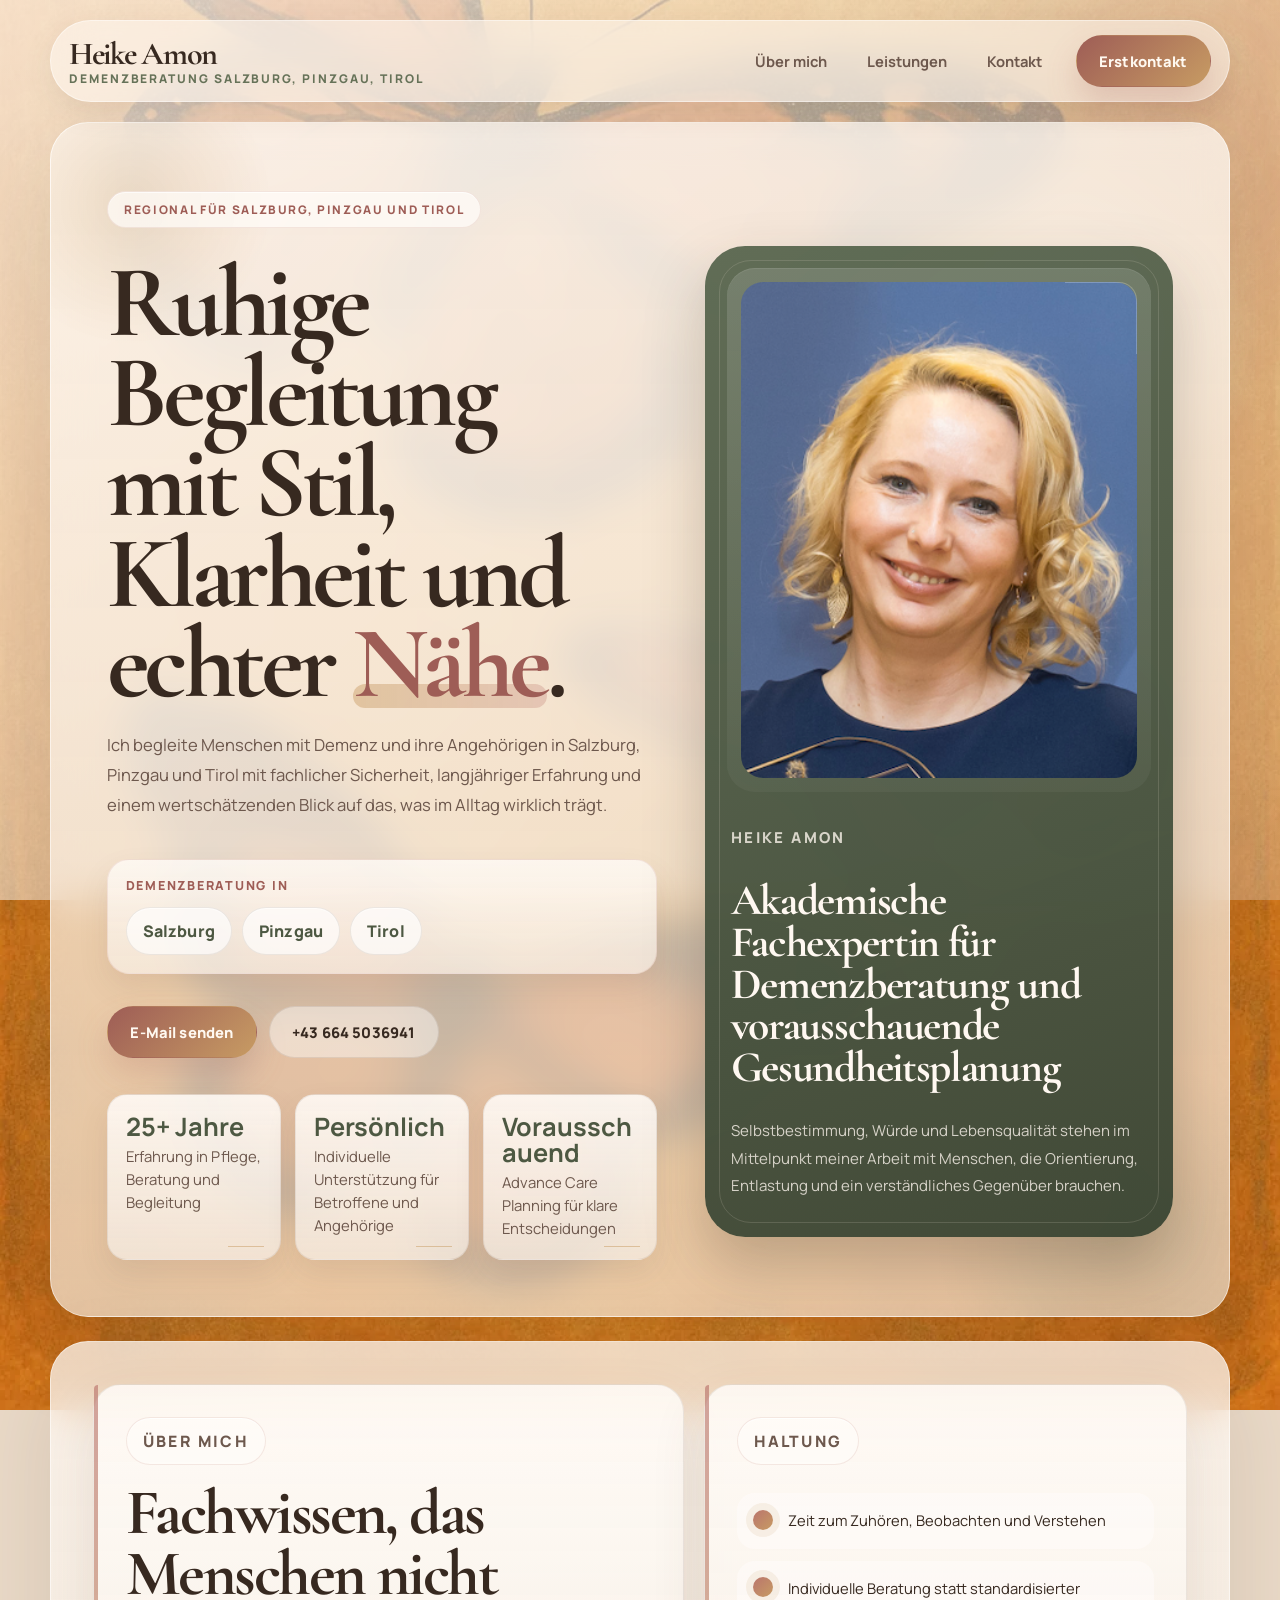
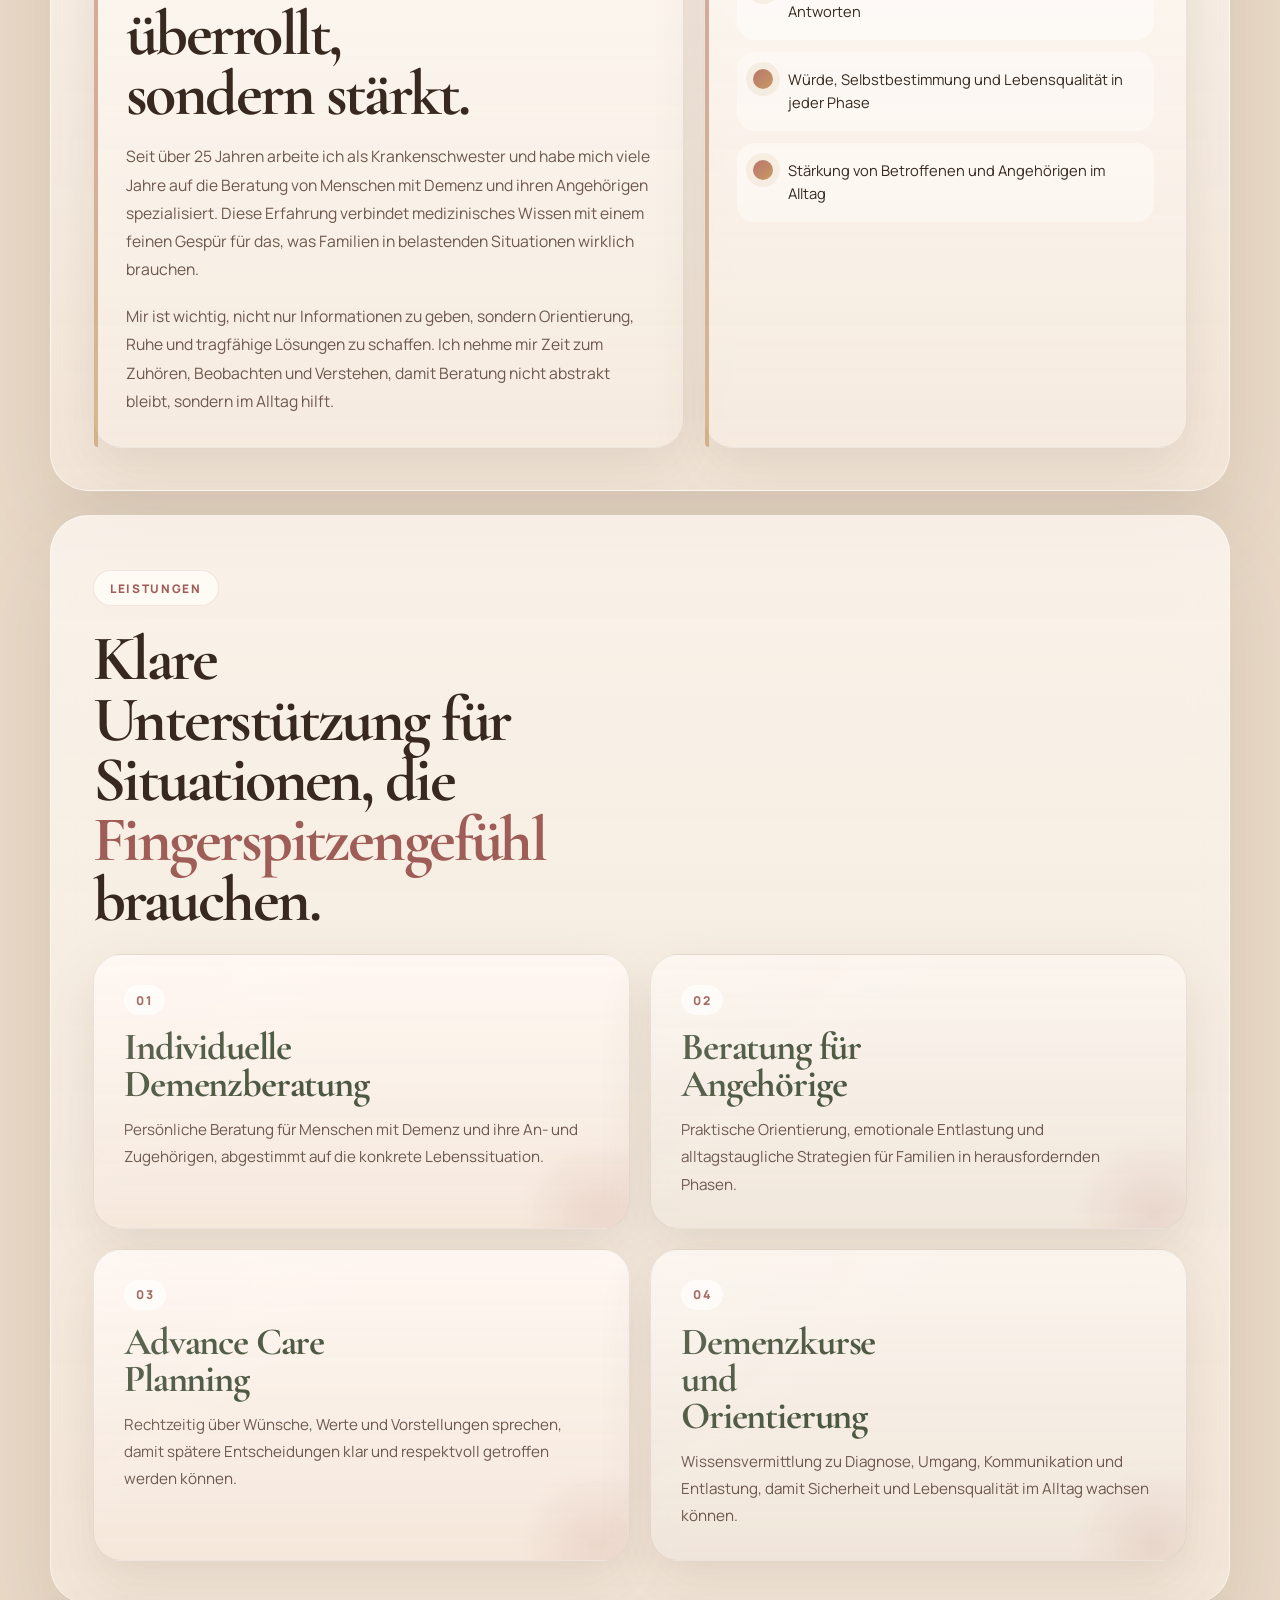
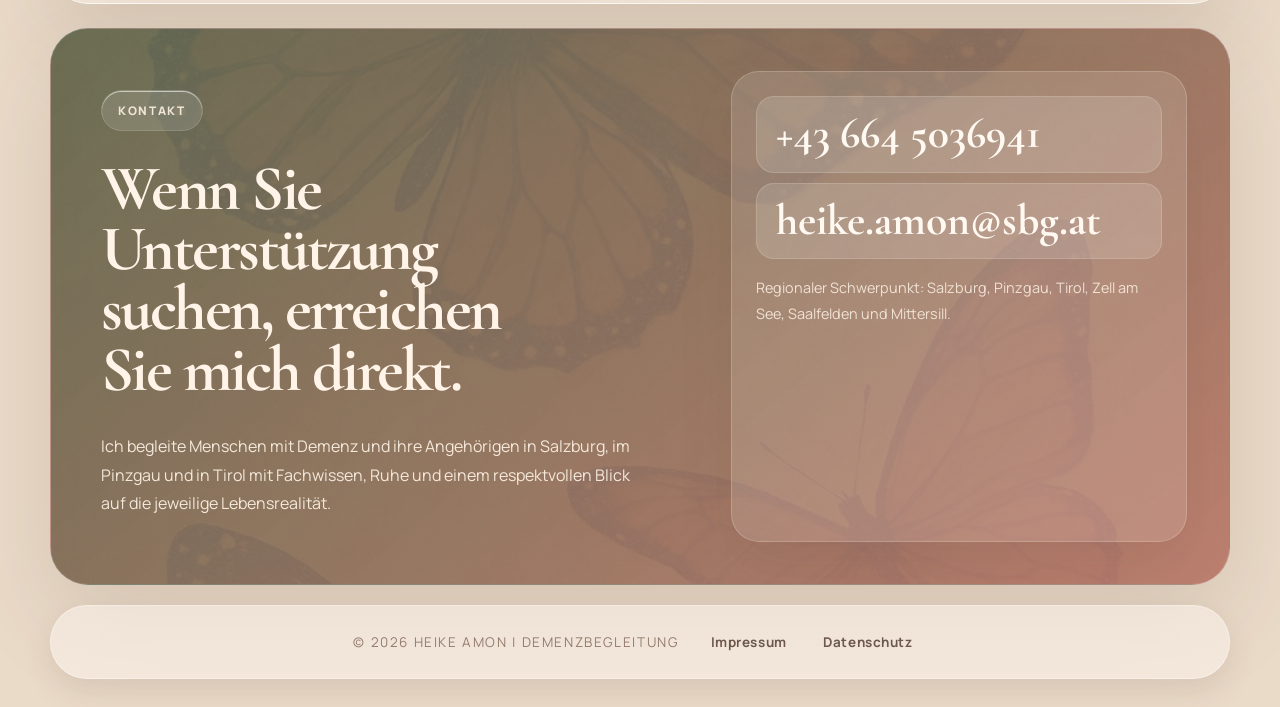
==== commit eada42c7: "impressum und datenschutz page" ====
--- a/index.html
+++ b/index.html
@@ -3,178 +3,260 @@
 <head>
   <meta charset="UTF-8">
   <meta name="viewport" content="width=device-width, initial-scale=1.0">
-  <title>Heike Amon – Demenzbegleitung</title>
+  <title>Demenzberatung in Salzburg, Pinzgau und Tirol | Heike Amon</title>
+  <meta name="description" content="Demenzberatung und Begleitung für Betroffene und Angehörige in Salzburg, Pinzgau und Tirol. Heike Amon bietet persönliche Beratung, Advance Care Planning und alltagstaugliche Orientierung.">
+  <meta name="keywords" content="Demenzbegleitung Salzburg, Demenzberatung Pinzgau, Demenzberatung Tirol, Demenzberatung Österreich, Advance Care Planning Salzburg, Angehörigenberatung Demenz, Demenzkurse Salzburg, Demenznurse Salzburg, Demenzbegleitung Pinzgau, Demenzbegleitung Tirol">
+  <meta name="author" content="Heike Amon">
+  <meta name="robots" content="index, follow, max-image-preview:large">
+  <meta name="language" content="German">
+  <meta name="geo.region" content="AT-5">
+  <meta name="geo.placename" content="Saalfelden, Österreich">
+  <meta name="theme-color" content="#eadac8">
+
+  <link rel="icon" type="image/x-icon" href="favicon.ico">
+  <link rel="canonical" href="https://demenzhilfe-amon.at/">
+  <link rel="preconnect" href="https://fonts.googleapis.com">
+  <link rel="preconnect" href="https://fonts.gstatic.com" crossorigin>
+  <link href="https://fonts.googleapis.com/css2?family=Cormorant+Garamond:wght@500;600;700&amp;family=Manrope:wght@400;500;600;700;800&amp;display=swap" rel="stylesheet">
+
+  <meta property="og:type" content="website">
+  <meta property="og:locale" content="de_AT">
+  <meta property="og:site_name" content="Demenzhilfe Amon">
+  <meta property="og:url" content="https://demenzhilfe-amon.at/">
+  <meta property="og:title" content="Demenzberatung in Salzburg, Pinzgau und Tirol | Heike Amon">
+  <meta property="og:description" content="Demenzberatung und Begleitung für Betroffene und Angehörige in Salzburg, Pinzgau und Tirol. Persönlich, fachlich fundiert und alltagstauglich.">
+  <meta property="og:image" content="https://demenzhilfe-amon.at/profilbild.png">
+  <meta property="og:image:alt" content="Portrait von Heike Amon">
+
+  <meta name="twitter:card" content="summary_large_image">
+  <meta name="twitter:url" content="https://demenzhilfe-amon.at/">
+  <meta name="twitter:title" content="Demenzberatung in Salzburg, Pinzgau und Tirol | Heike Amon">
+  <meta name="twitter:description" content="Demenzberatung und Begleitung für Betroffene und Angehörige in Salzburg, Pinzgau und Tirol. Persönlich, fachlich fundiert und alltagstauglich.">
+  <meta name="twitter:image" content="https://demenzhilfe-amon.at/profilbild.png">
+  <meta name="twitter:image:alt" content="Portrait von Heike Amon">
+
+  <script type="application/ld+json">
+  {
+    "@context": "https://schema.org",
+    "@graph": [
+      {
+        "@type": "WebSite",
+        "@id": "https://demenzhilfe-amon.at/#website",
+        "url": "https://demenzhilfe-amon.at/",
+        "name": "Demenzhilfe Amon",
+        "inLanguage": "de-AT"
+      },
+      {
+        "@type": "LocalBusiness",
+        "@id": "https://demenzhilfe-amon.at/#organization",
+        "name": "Heike Amon - Demenzbegleitung",
+        "description": "Professionelle Demenzbegleitung und Demenzberatung in Salzburg, Pinzgau und Tirol",
+        "url": "https://demenzhilfe-amon.at/",
+        "image": "https://demenzhilfe-amon.at/profilbild.png",
+        "telephone": "+436645036941",
+        "email": "heike.amon@sbg.at",
+        "address": {
+          "@type": "PostalAddress",
+          "streetAddress": "Lofererstraße 48",
+          "postalCode": "5760",
+          "addressLocality": "Saalfelden",
+          "addressRegion": "Salzburg",
+          "addressCountry": "AT"
+        },
+        "areaServed": [
+          {
+            "@type": "City",
+            "name": "Salzburg"
+          },
+          {
+            "@type": "City",
+            "name": "Pinzgau"
+          },
+          {
+            "@type": "AdministrativeArea",
+            "name": "Tirol"
+          },
+          {
+            "@type": "City",
+            "name": "Zell am See"
+          },
+          {
+            "@type": "City",
+            "name": "Saalfelden"
+          },
+          {
+            "@type": "City",
+            "name": "Mittersill"
+          }
+        ],
+        "serviceType": [
+          "Demenzberatung",
+          "Advance Care Planning",
+          "Angehörigenberatung",
+          "Demenzkurse"
+        ]
+      }
+    ]
+  }
+  </script>
+
   <link rel="stylesheet" href="style.css">
-  <style>
-    html {
-      scroll-behavior: smooth;
-    }
-  </style>
 </head>
 <body>
-
-  <!-- Sticky Navigation -->
-  <nav class="navbar">
-    <ul>
-      <li><a href="#about">Über mich</a></li>
-      <li><a href="#acp">Advance Care Planning</a></li>
-      <li><a href="#leistungen">Leistungen</a></li>
-      <li><a href="#kontakt">Kontakt</a></li>
-    </ul>
-  </nav>
-
-  <div class="wrapper">
-
-    <header>
-      <h1>Heike Amon</h1>
-      <p>Akademische Fachexpertin für Demenzberatung und vorausschauende Gesundheitsplanung</p>
-      <img src="profilbild.png" alt="Portrait von Heike Amon" class="portrait">
-    </header>
+  <div class="page-shell">
+    <nav class="site-nav" aria-label="Hauptnavigation">
+      <a class="brand" href="#top">
+        <span class="brand-title">Heike Amon</span>
+        <span class="brand-subtitle">Demenzberatung Salzburg, Pinzgau, Tirol</span>
+      </a>
+
+      <div class="nav-links">
+        <a href="#about">Über mich</a>
+        <a href="#leistungen">Leistungen</a>
+        <a href="#kontakt">Kontakt</a>
+      </div>
+
+      <a href="mailto:heike.amon@sbg.at" class="button button-small">Erstkontakt</a>
+    </nav>
 
     <main>
-
-      <section id="about">
-        <h2>Über mich</h2>
-        <div class="about-content">
-          <p class="intro">
-            Seit über 25 Jahren arbeite ich als Krankenschwester. Viele dieser Jahre habe ich mich auf die Beratung von Menschen mit Demenz und ihre Angehörigen spezialisiert. Meine Erfahrung, kombiniert mit meiner Weiterbildung zur Demenznurse und meinem Studium im Bereich Demenz, haben meinen Blick geschärft: für das, was Menschen wirklich brauchen, wenn Worte fehlen – und für die Bedeutung einer einfühlsamen, vorausschauenden Beratung.
+      <header class="hero" id="top">
+        <div class="hero-copy">
+          <p class="eyebrow">Regional für Salzburg, Pinzgau und Tirol</p>
+          <h1>Ruhige Begleitung mit Stil, Klarheit und echter <span>Nähe</span>.</h1>
+          <p class="hero-text">
+            Ich begleite Menschen mit Demenz und ihre Angehörigen in Salzburg, Pinzgau und Tirol mit fachlicher Sicherheit, langjähriger Erfahrung und einem wertschätzenden Blick auf das, was im Alltag wirklich trägt.
           </p>
-          
-          <p class="philosophy">
-            In meiner Arbeit geht es um professionelle Beratung und Wissensvermittlung. Ich nehme mir Zeit, um zuzuhören, zu beobachten und individuell auf die jeweilige Lebenssituation einzugehen. Dabei ist mir wichtig, sowohl die Betroffenen als auch ihre Angehörigen zu stärken – durch Information, emotionale Unterstützung und praktische Hilfestellung.
+
+          <div class="location-spotlight" aria-label="Regionale Schwerpunkte">
+            <p class="location-label">Demenzberatung in</p>
+            <div class="location-pills">
+              <span>Salzburg</span>
+              <span>Pinzgau</span>
+              <span>Tirol</span>
+            </div>
+          </div>
+
+          <div class="hero-actions">
+            <a href="mailto:heike.amon@sbg.at" class="button">E-Mail senden</a>
+            <a href="tel:+436645036941" class="button button-secondary">+43 664 5036941</a>
+          </div>
+
+          <ul class="hero-points">
+            <li>
+              <strong>25+ Jahre</strong>
+              <span>Erfahrung in Pflege, Beratung und Begleitung</span>
+            </li>
+            <li>
+              <strong>Persönlich</strong>
+              <span>Individuelle Unterstützung für Betroffene und Angehörige</span>
+            </li>
+            <li>
+              <strong>Vorausschauend</strong>
+              <span>Advance Care Planning für klare Entscheidungen</span>
+            </li>
+          </ul>
+        </div>
+
+        <aside class="profile-panel" aria-label="Profil von Heike Amon">
+          <div class="portrait-frame">
+            <img src="profilbild.png" alt="Portrait von Heike Amon" class="portrait">
+          </div>
+
+          <div class="profile-copy">
+            <p class="profile-kicker">Heike Amon</p>
+            <h2>Akademische Fachexpertin für Demenzberatung und vorausschauende Gesundheitsplanung</h2>
+            <p>
+              Selbstbestimmung, Würde und Lebensqualität stehen im Mittelpunkt meiner Arbeit mit Menschen, die Orientierung, Entlastung und ein verständliches Gegenüber brauchen.
+            </p>
+          </div>
+        </aside>
+      </header>
+
+      <section id="about" class="section intro-section">
+        <article class="content-card content-card-large">
+          <p class="eyebrow">Über mich</p>
+          <h2>Fachwissen, das Menschen nicht überrollt, sondern stärkt.</h2>
+          <p>
+            Seit über 25 Jahren arbeite ich als Krankenschwester und habe mich viele Jahre auf die Beratung von Menschen mit Demenz und ihren Angehörigen spezialisiert. Diese Erfahrung verbindet medizinisches Wissen mit einem feinen Gespür für das, was Familien in belastenden Situationen wirklich brauchen.
           </p>
-          
-        </div>
+          <p>
+            Mir ist wichtig, nicht nur Informationen zu geben, sondern Orientierung, Ruhe und tragfähige Lösungen zu schaffen. Ich nehme mir Zeit zum Zuhören, Beobachten und Verstehen, damit Beratung nicht abstrakt bleibt, sondern im Alltag hilft.
+          </p>
+        </article>
+
+        <article class="content-card">
+          <p class="eyebrow">Haltung</p>
+          <ul class="detail-list">
+            <li>Zeit zum Zuhören, Beobachten und Verstehen</li>
+            <li>Individuelle Beratung statt standardisierter Antworten</li>
+            <li>Würde, Selbstbestimmung und Lebensqualität in jeder Phase</li>
+            <li>Stärkung von Betroffenen und Angehörigen im Alltag</li>
+          </ul>
+        </article>
       </section>
 
-      <section id="leistungen">
-        <h2>Meine Leistungen</h2>
-        <div class="leistungen-slider">
-            <div class="leistungen-container">
-                <div class="leistung-slide">
-                    <div class="leistung-content">
-                        <img src="./IMG_1292.jpg" alt="Individuelle Demenzberatung" class="leistung-bild">
-                        <div class="leistung-text">
-                            <h3>Individuelle Demenzberatung</h3>
-                            <p>Persönliche Beratung und Unterstützung für Menschen mit Demenz und ihre An- und Zugehörigen, angepasst an individuelle Bedürfnisse und Situationen.</p>
-                        </div>
-                    </div>
-                </div>
-                <div class="leistung-slide">
-                    <div class="leistung-content">
-                        <img src="./Beratung_Angehoerige.jpg" alt="Beratung für Angehörige" class="leistung-bild">
-                        <div class="leistung-text">
-                            <h3>Beratung für Angehörige</h3>
-                            <p>Umfassende Beratung für Familienmitglieder mit praktischen Tipps für den Alltag und psychosozialer Begleitung.</p>
-                        </div>
-                    </div>
-                </div>
-                <div class="leistung-slide">
-                    <div class="leistung-content">
-                        <img src="./acp.png" alt="Advance Care Planning" class="leistung-bild">
-                        <div class="leistung-text">
-                            <h3>Advance Care Planning</h3>
-                            <p>Vorausschauende Gesundheitsplanung mit Dokumentation von Wünschen und Vorstellungen für wichtige Entscheidungen.</p>
-                        </div>
-                    </div>
-                </div>
-                <div class="leistung-slide">
-                    <div class="leistung-content">
-                        <img src="./Alltagsbegleitung.png" alt="Demenzkurse" class="leistung-bild">
-                        <div class="leistung-text">
-                            <h3>Demenzkurse</h3>
-                            <p>Spezialisierte Kurse für Menschen mit Demenz und ihre An- und Zugehörigen zu Themen wie Prävention, Abklärung und Diagnosestellung.</p>
-                        </div>
-                    </div>
-                </div>
-                <div class="leistung-slide">
-                    <div class="leistung-content">
-                        <img src="./hintergrund.jpg" alt="Tipps und Tricks" class="leistung-bild">
-                        <div class="leistung-text">
-                            <h3>Tipps und Tricks</h3>
-                            <p>Praktische Workshops und Beratung zu alltäglichen Herausforderungen und deren Bewältigung im Umgang mit Demenz.</p>
-                        </div>
-                    </div>
-                </div>
-            </div>
-            
-            <div class="slider-nav">
-                <button class="prev">←</button>
-                <button class="next">→</button>
-            </div>
-            
-            <div class="slider-dots">
-                <span class="dot active"></span>
-                <span class="dot"></span>
-                <span class="dot"></span>
-                <span class="dot"></span>
-                <span class="dot"></span>
-            </div>
+      <section id="leistungen" class="section">
+        <div class="section-heading">
+          <p class="eyebrow">Leistungen</p>
+          <h2>Klare Unterstützung für Situationen, die <span>Fingerspitzengefühl</span> brauchen.</h2>
+        </div>
+
+        <div class="services-grid">
+          <article class="service-card">
+            <span class="service-label">01</span>
+            <h3>Individuelle Demenzberatung</h3>
+            <p>Persönliche Beratung für Menschen mit Demenz und ihre An- und Zugehörigen, abgestimmt auf die konkrete Lebenssituation.</p>
+          </article>
+
+          <article class="service-card">
+            <span class="service-label">02</span>
+            <h3>Beratung für Angehörige</h3>
+            <p>Praktische Orientierung, emotionale Entlastung und alltagstaugliche Strategien für Familien in herausfordernden Phasen.</p>
+          </article>
+
+          <article class="service-card">
+            <span class="service-label">03</span>
+            <h3>Advance Care Planning</h3>
+            <p>Rechtzeitig über Wünsche, Werte und Vorstellungen sprechen, damit spätere Entscheidungen klar und respektvoll getroffen werden können.</p>
+          </article>
+
+          <article class="service-card">
+            <span class="service-label">04</span>
+            <h3>Demenzkurse und Orientierung</h3>
+            <p>Wissensvermittlung zu Diagnose, Umgang, Kommunikation und Entlastung, damit Sicherheit und Lebensqualität im Alltag wachsen können.</p>
+          </article>
         </div>
       </section>
 
-      <div class="about-content">
-        <p class="approach">
-          Besonders am Herzen liegt mir der wertschätzende Blick auf das, was trotz der Erkrankung noch möglich ist. Ich möchte Lebensfreude erhalten, Sicherheit geben und helfen, den Alltag menschlich und würdevoll zu gestalten. Denn Demenz bedeutet Veränderung – aber auch Chancen für neue Formen der Begegnung.
-        </p>
-    
-        <p class="mission">
-          Ich biete Beratungsdienste mit Fachwissen, Herz und Respekt an. Jeder Mensch – unabhängig von seiner kognitiven Fähigkeit – hat ein Recht auf Selbstbestimmung, Würde und Lebensqualität.
-        </p>
-      </div>
-      
-      <section id="acp">
-        <h2>Advance Care Planning</h2>
-        <div class="acp-content">
-          <div class="acp-text">
-            <p class="acp-intro">
-              Das <strong>Advance Care Planning</strong> (vorausschauende Gesundheitsplanung) ist ein zentraler Bestandteil meiner Arbeit.
-              Es ermöglicht, rechtzeitig über persönliche Wünsche, Werte und Vorstellungen zu sprechen – damit auch in Phasen eingeschränkter Entscheidungsfähigkeit klar bleibt, was zählt.
+      <section id="kontakt" class="section contact-section">
+        <div class="contact-panel">
+          <div class="contact-copy">
+            <p class="eyebrow">Kontakt</p>
+            <h2>Wenn Sie Unterstützung suchen, erreichen Sie mich direkt.</h2>
+            <p>
+              Ich begleite Menschen mit Demenz und ihre Angehörigen in Salzburg, im Pinzgau und in Tirol mit Fachwissen, Ruhe und einem respektvollen Blick auf die jeweilige Lebensrealität.
             </p>
-            <div class="acp-benefits">
-              <h3>Was bedeutet ACP für Sie?</h3>
-              <ul>
-                <li>Klare Dokumentation Ihrer Wünsche und Vorstellungen</li>
-                <li>Entscheidungssicherheit für Angehörige</li>
-                <li>Selbstbestimmung auch in schwierigen Situationen</li>
-                <li>Professionelle Begleitung bei wichtigen Gesprächen</li>
-              </ul>
-            </div>
-          </div>
-          <div class="acp-video">
-            <iframe 
-              width="560" 
-              height="315" 
-              src="https://www.youtube.com/embed/DVRxg3KHku8" 
-              title="Advance Care Planning Video" 
-              frameborder="0" 
-              allow="accelerometer; autoplay; clipboard-write; encrypted-media; gyroscope; picture-in-picture" 
-              allowfullscreen>
-            </iframe>
+          </div>
+
+          <div class="contact-details">
+            <a href="tel:+436645036941" class="contact-link">+43 664 5036941</a>
+            <a href="mailto:heike.amon@sbg.at" class="contact-link">heike.amon@sbg.at</a>
+            <p class="contact-note">Regionaler Schwerpunkt: Salzburg, Pinzgau, Tirol, Zell am See, Saalfelden und Mittersill.</p>
           </div>
         </div>
       </section>
-
-      <section id="kontakt">
-        <h2>Kontakt</h2>
-        <div class="kontakt-container">
-          <div class="kontakt-info">
-            <p>
-              Tel: <a href="tel:+436645036941">+43 664 5036941</a><br>
-              E-Mail: <a href="mailto:heike.amon@sbg.at">heike.amon@sbg.at</a>
-            </p>
-            <a href="mailto:heike.amon@sbg.at" class="contact-button">Jetzt kontaktieren</a>
-          </div>
-        </div>
-      </section>
-
     </main>
 
-    <footer>
-      <p>&copy; 2025 Heike Amon | Demenzbegleitung</p>
+    <footer class="site-footer">
+      <p>&copy; <span data-current-year>2026</span> Heike Amon | Demenzbegleitung</p>
+      <nav class="footer-links" aria-label="Rechtliche Seiten">
+        <a href="impressum.html">Impressum</a>
+        <a href="datenschutz.html">Datenschutz</a>
+      </nav>
     </footer>
-
   </div>
+
   <script src="script.js"></script>
 </body>
-</html>+</html>
--- a/style.css
+++ b/style.css
@@ -1,786 +1,1182 @@
+:root {
+  --page-bg: #eadac8;
+  --page-bg-deep: #dcc8b2;
+  --paper: rgba(255, 249, 243, 0.74);
+  --paper-strong: rgba(255, 250, 245, 0.9);
+  --paper-soft: rgba(246, 235, 224, 0.78);
+  --line: rgba(90, 69, 55, 0.12);
+  --line-strong: rgba(90, 69, 55, 0.18);
+  --ink: #372920;
+  --ink-soft: #6d584d;
+  --ink-faint: #947d6f;
+  --olive: #667258;
+  --olive-deep: #4d5842;
+  --rose: #ba756d;
+  --rose-deep: #9e5d56;
+  --gold: #c79b63;
+  --cream: #fff8f1;
+  --shadow-xl: 0 35px 90px rgba(87, 63, 49, 0.14);
+  --shadow-lg: 0 22px 54px rgba(87, 63, 49, 0.12);
+  --shadow-md: 0 14px 30px rgba(87, 63, 49, 0.1);
+  --radius-xl: 38px;
+  --radius-lg: 28px;
+  --radius-md: 20px;
+  --radius-sm: 16px;
+  --max-w: 1180px;
+}
+
+*,
+*::before,
+*::after {
+  box-sizing: border-box;
+}
+
+html {
+  scroll-behavior: smooth;
+  scroll-padding-top: 110px;
+}
+
 body {
-  font-family: 'Segoe UI', sans-serif;
   margin: 0;
-  padding: 0;
-  background: linear-gradient(rgba(255,255,255,0.2), rgba(255,255,255,0.2)), url('blumen.png') no-repeat center center fixed;
-  background-size: cover;
-  color: #222;
-}
-
-.wrapper {
-  background-color: rgba(200, 240, 200, 0.95);
-  max-width: 960px;
-  margin: 40px auto;
-  padding: 30px;
-  border-radius: 12px;
-  box-shadow: 0 0 20px rgba(0,0,0,0.2);
-  color: #222;
-}
-
-header {
-  text-align: center;
-  margin-bottom: 40px;
-}
-
-header h1 {
-  font-size: 2.5em;
-  margin-bottom: 10px;
-  color: #222;
-}
-
-header p {
-  font-style: italic;
-  color: #222;
-  margin-bottom: 20px;
-}
-
-img.portrait {
-  width: 180px;
-  height: auto;
+  min-height: 100vh;
+  font-family: "Manrope", sans-serif;
+  color: var(--ink);
+  background-color: var(--page-bg);
+  background-image:
+    linear-gradient(140deg, rgba(255, 248, 240, 0.78), rgba(220, 200, 178, 0.42)),
+    radial-gradient(circle at 10% 12%, rgba(186, 117, 109, 0.18), transparent 30%),
+    radial-gradient(circle at 86% 14%, rgba(102, 114, 88, 0.16), transparent 26%),
+    url("blumen.webp");
+  background-position: center;
+  background-repeat: no-repeat;
+  background-size: auto, auto, auto, cover;
+  background-attachment: fixed;
+  -webkit-font-smoothing: antialiased;
+}
+
+body::before {
+  content: "";
+  position: fixed;
+  inset: 0;
+  z-index: -2;
+  background:
+    linear-gradient(180deg, rgba(255, 255, 255, 0.12), rgba(255, 247, 240, 0.04) 20%, rgba(76, 53, 42, 0.05) 100%),
+    repeating-linear-gradient(90deg, transparent 0, transparent 72px, rgba(255, 255, 255, 0.05) 73px, transparent 74px);
+  mix-blend-mode: soft-light;
+  pointer-events: none;
+}
+
+body::after {
+  content: "";
+  position: fixed;
+  top: -9rem;
+  right: -10rem;
+  z-index: -1;
+  width: 34rem;
+  height: 34rem;
   border-radius: 50%;
-  box-shadow: 0 0 8px rgba(0,0,0,0.15);
-  margin: 0 auto 20px;
+  background: radial-gradient(circle, rgba(186, 117, 109, 0.25), transparent 68%);
+  filter: blur(18px);
+  opacity: 0.85;
+  pointer-events: none;
+  animation: drift 18s ease-in-out infinite alternate;
+}
+
+::selection {
+  background: rgba(186, 117, 109, 0.25);
+  color: var(--ink);
+}
+
+img {
   display: block;
-}
-
-section {
-  margin-bottom: 40px;
-}
-
-section h2 {
-  color: #222;
-  margin-bottom: 10px;
-}
-
-ul {
-  padding-left: 20px;
-  list-style-type: disc;
+  max-width: 100%;
 }
 
 a {
-  color: #222;
+  color: inherit;
   text-decoration: none;
 }
 
-a:hover {
-  text-decoration: underline;
-  color: #222;
-}
-
-.gallery {
+header[id],
+main section[id] {
+  scroll-margin-top: 110px;
+}
+
+.page-shell {
+  position: relative;
+  display: flex;
+  flex-direction: column;
+  gap: 20px;
+  width: min(var(--max-w), calc(100% - 32px));
+  margin: 20px auto 28px;
+}
+
+.page-shell::before {
+  content: "";
+  position: absolute;
+  top: 9rem;
+  right: -2rem;
+  width: 22rem;
+  height: 22rem;
+  border-radius: 50%;
+  background: radial-gradient(circle, rgba(255, 247, 239, 0.42), transparent 70%);
+  filter: blur(12px);
+  pointer-events: none;
+}
+
+.site-nav,
+.hero,
+.section,
+.site-footer {
+  position: relative;
+  backdrop-filter: blur(20px);
+  -webkit-backdrop-filter: blur(20px);
+}
+
+.site-nav {
+  position: sticky;
+  top: 16px;
+  z-index: 30;
+  display: flex;
+  align-items: center;
+  gap: 18px;
+  padding: 14px 18px;
+  border: 1px solid rgba(255, 255, 255, 0.44);
+  border-radius: 999px;
+  background: rgba(255, 248, 241, 0.58);
+  box-shadow: 0 10px 30px rgba(87, 63, 49, 0.1);
+}
+
+.brand {
+  display: flex;
+  flex-direction: column;
+  margin-right: auto;
+  line-height: 1.05;
+}
+
+.brand-title {
+  font-family: "Cormorant Garamond", serif;
+  font-size: 2rem;
+  font-weight: 700;
+  letter-spacing: -0.04em;
+  color: var(--ink);
+}
+
+.brand-subtitle {
+  margin-top: 0.15rem;
+  font-size: 0.75rem;
+  font-weight: 800;
+  letter-spacing: 0.16em;
+  text-transform: uppercase;
+  color: var(--olive);
+}
+
+.nav-links {
   display: flex;
   flex-wrap: wrap;
-  gap: 20px;
   justify-content: center;
-}
-
-.galerie-bild {
-  width: 250px;
-  height: auto;
-  border-radius: 10px;
-  box-shadow: 0 0 10px rgba(0,0,0,0.1);
-  object-fit: cover;
-}
-
-.navbar {
-  position: sticky;
-  top: 0;
-  background-color: rgba(200, 240, 200, 0.95);
-  z-index: 999;
-  padding: 10px 0;
-  box-shadow: 0 2px 6px rgba(0,0,0,0.1);
-}
-
-.navbar ul {
-  list-style: none;
-  display: flex;
-  justify-content: center;
-  gap: 30px;
-  margin: 0;
-  padding: 0;
-}
-
-.navbar li a {
-  text-decoration: none;
-  color: #222;
-  font-weight: bold;
-  font-size: 1.1em;
-  transition: color 0.3s;
-}
-
-.navbar li a:hover {
-  color: #222;
-}
-
-
-footer {
-  text-align: center;
-  font-size: 0.9em;
-  color: #666;
-  margin-top: 60px;
-}
-
-/* Leistungen Section */
-#leistungen {
-  text-align: center;
-  padding: 2rem 0;
-}
-
-#leistungen h2 {
-  margin-bottom: 2rem;
-}
-
-.leistungen-slider {
-  position: relative;
-  max-width: 1000px;
-  margin: 0 auto;
-  overflow: hidden;
-  padding: 20px 0;
-}
-
-.leistungen-container {
-  display: flex;
-  transition: transform 0.5s ease-in-out;
-}
-
-.leistung-slide {
-  min-width: 100%;
-  padding: 20px;
-  box-sizing: border-box;
-}
-
-.leistung-content {
-  display: flex;
-  align-items: center;
-  gap: 30px;
-  background: rgba(200, 240, 200, 0.95);
-  padding: 30px;
-  border-radius: 15px;
-  box-shadow: 0 4px 15px rgba(0,0,0,0.1);
-  max-width: 900px;
-  margin: 0 auto;
-  color: #222;
-}
-
-.leistung-bild {
-  width: 400px;
-  height: 300px;
-  object-fit: cover;
-  border-radius: 10px;
-  box-shadow: 0 4px 8px rgba(0,0,0,0.1);
-}
-
-.leistung-text {
-  flex: 1;
-}
-
-.leistung-text h3 {
-  color: #222;
-  margin-bottom: 15px;
-  font-size: 1.5em;
-}
-
-.slider-nav {
-  position: absolute;
-  top: 50%;
-  transform: translateY(-50%);
-  width: 100%;
-  display: flex;
-  justify-content: space-between;
-  pointer-events: none;
-}
-
-.slider-nav .prev {
-position: absolute;
-left: 0px;
-top: 50%;
-transform: translateY(-50%);
-}
-
-.slider-nav .next {
-position: absolute;
-right: 0px;
-top: 50%;
-transform: translateY(-50%);
-}
-
-.slider-nav button {
-  background: rgba(139, 195, 74, 0.8);
-  color: white;
-  border: none;
-  width: 50px;
-  height: 50px;
-  border-radius: 50%;
-  cursor: pointer;
-  display: flex;
+  gap: 8px;
+}
+
+.nav-links a {
+  padding: 0.72rem 1rem;
+  border-radius: 999px;
+  color: var(--ink-soft);
+  font-size: 0.92rem;
+  font-weight: 700;
+  transition: transform 0.24s ease, background-color 0.24s ease, color 0.24s ease;
+}
+
+.nav-links a:hover,
+.nav-links a:focus-visible,
+.nav-links a.is-active {
+  color: var(--rose-deep);
+  background: rgba(255, 255, 255, 0.5);
+  transform: translateY(-1px);
+}
+
+.button {
+  display: inline-flex;
   align-items: center;
   justify-content: center;
-  font-size: 24px;
-  transition: all 0.3s ease;
-  pointer-events: auto;
-}
-
-.slider-nav button:hover {
-  background: #8bc34a;
-  transform: scale(1.1);
-}
-
-.slider-nav button:disabled {
-  background: rgba(139, 195, 74, 0.3);
-  cursor: not-allowed;
-}
-
-.slider-dots {
-  display: flex;
-  justify-content: center;
-  gap: 10px;
-  margin-top: 20px;
-}
-
-.dot {
-  width: 12px;
-  height: 12px;
+  gap: 0.5rem;
+  padding: 0.95rem 1.4rem;
+  border: 1px solid transparent;
+  border-radius: 999px;
+  background: linear-gradient(135deg, var(--rose-deep), var(--gold));
+  color: #fff9f1;
+  font-size: 0.92rem;
+  font-weight: 800;
+  letter-spacing: 0.01em;
+  box-shadow: 0 16px 32px rgba(158, 93, 86, 0.22);
+  transition: transform 0.24s ease, box-shadow 0.24s ease, background-color 0.24s ease;
+}
+
+.button:hover,
+.button:focus-visible {
+  transform: translateY(-2px);
+  box-shadow: 0 20px 40px rgba(158, 93, 86, 0.26);
+}
+
+.button-secondary {
+  background: rgba(255, 255, 255, 0.44);
+  color: var(--ink);
+  border-color: rgba(90, 69, 55, 0.12);
+  box-shadow: none;
+}
+
+.button-secondary:hover,
+.button-secondary:focus-visible {
+  background: rgba(255, 255, 255, 0.6);
+  box-shadow: none;
+}
+
+.button-small {
+  white-space: nowrap;
+}
+
+.hero,
+.section {
+  isolation: isolate;
+  overflow: hidden;
+  border: 1px solid rgba(255, 255, 255, 0.52);
+  border-radius: var(--radius-xl);
+  background: linear-gradient(180deg, rgba(255, 250, 245, 0.74), rgba(247, 236, 224, 0.68));
+  box-shadow: var(--shadow-xl);
+}
+
+.hero {
+  display: grid;
+  grid-template-columns: minmax(0, 1.08fr) minmax(320px, 0.92fr);
+  align-items: center;
+  gap: clamp(24px, 4vw, 48px);
+  padding: clamp(28px, 5vw, 56px);
+}
+
+.hero::before {
+  content: "";
+  position: absolute;
+  top: -4rem;
+  left: -4rem;
+  width: 18rem;
+  height: 18rem;
   border-radius: 50%;
-  background: rgba(139, 195, 74, 0.3);
-  cursor: pointer;
-  transition: all 0.3s ease;
-}
-
-.dot.active {
-  background: #8bc34a;
-  transform: scale(1.2);
-}
-
-@media (max-width: 768px) {
-  .leistung-content {
-      flex-direction: column;
-  }
-  
-  .leistung-bild {
-      width: 100%;
-      height: 200px;
-  }
-  
-  .slider-nav button {
-      width: 40px;
-      height: 40px;
-      font-size: 20px;
-  }
-}
-
-/* About Section Styling */
-.about-content {
-  max-width: 800px;
-  margin: 0 auto;
-  line-height: 1.8;
-}
-
-#about h2 {
-  text-align: center;
-  margin-bottom: 2rem;
-}
-
-.about-content p {
-  margin-bottom: 1.5rem;
-  text-align: justify;
-}
-
-.about-content .intro {
-  font-size: 1.1em;
-  color: #222;
-}
-
-.about-content .philosophy {
-  border-left: 3px solid #8bc34a;
-  padding-left: 1.5rem;
-  margin-left: 1rem;
-}
-
-.about-content .approach {
-  background-color: rgba(139, 195, 74, 0.08);
-  padding: 1.5rem;
-  border-radius: 8px;
-}
-
-.about-content .mission {
-  font-style: italic;
-  text-align: center;
-  font-size: 1.2em;
-  color: #222;
-  margin-top: 2rem;
-  padding: 1rem;
-  border-top: 1px solid #8bc34a;
-  border-bottom: 1px solid #8bc34a;
-}
-
-/* ACP Section Styling */
-#acp {
-  background-color: rgba(139, 195, 74, 0.08);
-  padding: 3rem 0;
-  margin: 2rem 0;
-}
-
-#acp h2 {
-  text-align: center;
-  color: #8bc34a;
-  margin-bottom: 2rem;
-}
-
-.acp-content {
-  max-width: 1200px;
-  margin: 0 auto;
-  display: flex;
-  gap: 3rem;
+  background: radial-gradient(circle, rgba(199, 155, 99, 0.25), transparent 70%);
+}
+
+.hero::after {
+  content: "";
+  position: absolute;
+  right: -5rem;
+  bottom: -7rem;
+  width: 24rem;
+  height: 24rem;
+  border-radius: 50%;
+  background: radial-gradient(circle, rgba(102, 114, 88, 0.18), transparent 68%);
+}
+
+.hero-copy {
+  position: relative;
+  z-index: 1;
+  display: flex;
+  flex-direction: column;
+  align-items: flex-start;
+}
+
+.eyebrow {
+  display: inline-flex;
   align-items: center;
-  padding: 0 2rem;
-}
-
-.acp-text {
-  flex: 1;
-}
-
-.acp-intro {
-  font-size: 1.1em;
-  line-height: 1.8;
-  margin-bottom: 2rem;
-}
-
-.acp-benefits {
-  background: rgba(200, 240, 200, 0.95);
-  padding: 2rem;
-  border-radius: 10px;
-  box-shadow: 0 4px 15px rgba(0,0,0,0.1);
-  color: #222;
-}
-
-.acp-benefits h3 {
-  color: #222;
-  margin-bottom: 1rem;
-}
-
-.acp-benefits ul {
-  list-style-type: none;
-  padding: 0;
-}
-
-.acp-benefits li {
-  padding: 0.5rem 0;
-  padding-left: 1.5rem;
+  width: fit-content;
+  padding: 0.55rem 1rem;
+  border: 1px solid rgba(186, 117, 109, 0.16);
+  border-radius: 999px;
+  background: rgba(255, 252, 248, 0.75);
+  color: var(--rose-deep);
+  font-size: 0.74rem;
+  font-weight: 800;
+  letter-spacing: 0.14em;
+  text-transform: uppercase;
+  box-shadow: inset 0 1px 0 rgba(255, 255, 255, 0.65);
+}
+
+h1,
+h2,
+h3 {
+  margin: 0;
+  font-family: "Cormorant Garamond", serif;
+}
+
+.hero h1 {
+  max-width: 10ch;
+  margin-top: 1.1rem;
+  color: var(--ink);
+  font-size: clamp(3.6rem, 8vw, 6.8rem);
+  font-weight: 700;
+  line-height: 0.88;
+  letter-spacing: -0.045em;
+  text-wrap: balance;
+}
+
+.hero h1 span {
   position: relative;
-}
-
-.acp-benefits li:before {
-  content: "•";
-  color: #8bc34a;
+  color: var(--rose-deep);
+}
+
+.hero h1 span::after {
+  content: "";
   position: absolute;
   left: 0;
-  font-size: 1.2em;
-}
-
-.acp-video {
-  flex: 1;
+  right: 0;
+  bottom: 0.16em;
+  z-index: -1;
+  height: 0.24em;
+  border-radius: 999px;
+  background: linear-gradient(90deg, rgba(199, 155, 99, 0.45), rgba(186, 117, 109, 0.28));
+}
+
+.hero-text,
+.content-card p,
+.service-card p,
+.contact-copy p,
+.profile-copy p,
+.contact-note {
+  color: var(--ink-soft);
+  line-height: 1.8;
+}
+
+.hero-text {
+  max-width: 54ch;
+  margin-top: 1.4rem;
+  font-size: 1.04rem;
+}
+
+.location-spotlight {
+  width: 100%;
+  max-width: 46rem;
+  margin-top: 1.4rem;
+  padding: 1.05rem 1.1rem 1.15rem;
+  border: 1px solid rgba(186, 117, 109, 0.14);
+  border-radius: 22px;
+  background: linear-gradient(180deg, rgba(255, 252, 248, 0.78), rgba(248, 238, 228, 0.74));
+  box-shadow: var(--shadow-md);
+}
+
+.location-label {
+  margin: 0 0 0.8rem;
+  color: var(--rose-deep);
+  font-size: 0.78rem;
+  font-weight: 800;
+  letter-spacing: 0.14em;
+  text-transform: uppercase;
+}
+
+.location-pills {
+  display: flex;
+  flex-wrap: wrap;
+  gap: 10px;
+}
+
+.location-pills span {
+  display: inline-flex;
+  align-items: center;
+  justify-content: center;
+  min-height: 44px;
+  padding: 0.75rem 1rem;
+  border: 1px solid rgba(90, 69, 55, 0.1);
+  border-radius: 999px;
+  background: rgba(255, 255, 255, 0.68);
+  color: var(--olive-deep);
+  font-size: 1rem;
+  font-weight: 800;
+  letter-spacing: 0.01em;
+  box-shadow: inset 0 1px 0 rgba(255, 255, 255, 0.62);
+}
+
+.hero-actions {
+  display: flex;
+  flex-wrap: wrap;
+  gap: 12px;
+  margin-top: 2rem;
+}
+
+.hero-points {
+  display: grid;
+  grid-template-columns: repeat(3, minmax(0, 1fr));
+  gap: 14px;
+  width: 100%;
+  margin: 2.2rem 0 0;
+  padding: 0;
+  list-style: none;
+}
+
+.hero-points li {
   position: relative;
-  padding-bottom: 56.25%; /* 16:9 Aspect Ratio */
-  height: 0;
-  overflow: hidden;
-}
-
-.acp-video iframe {
+  padding: 1.2rem 1.15rem;
+  border: 1px solid rgba(90, 69, 55, 0.09);
+  border-radius: var(--radius-md);
+  background: linear-gradient(180deg, rgba(255, 251, 247, 0.88), rgba(245, 236, 227, 0.74));
+  box-shadow: var(--shadow-md);
+}
+
+.hero-points li::after {
+  content: "";
+  position: absolute;
+  right: 16px;
+  bottom: 12px;
+  width: 36px;
+  height: 1px;
+  background: rgba(199, 155, 99, 0.5);
+}
+
+.hero-points strong {
+  display: block;
+  margin-bottom: 0.35rem;
+  font-size: clamp(1.34rem, 2vw, 1.58rem);
+  font-weight: 700;
+  line-height: 1.02;
+  color: var(--olive-deep);
+  overflow-wrap: anywhere;
+  hyphens: auto;
+}
+
+.hero-points span {
+  display: block;
+  font-size: 0.93rem;
+  line-height: 1.55;
+  color: var(--ink-soft);
+}
+
+.profile-panel {
+  position: relative;
+  z-index: 1;
+  padding: 22px;
+  border-radius: calc(var(--radius-xl) + 2px);
+  background: linear-gradient(160deg, rgba(87, 101, 78, 0.94), rgba(58, 69, 51, 0.96));
+  box-shadow: 0 28px 60px rgba(56, 42, 33, 0.25);
+  transform: translateY(22px);
+}
+
+.profile-panel::before {
+  content: "";
+  position: absolute;
+  inset: 14px;
+  border: 1px solid rgba(255, 241, 228, 0.14);
+  border-radius: calc(var(--radius-xl) - 6px);
+  pointer-events: none;
+}
+
+.portrait-frame {
+  position: relative;
+  padding: 14px;
+  border-radius: var(--radius-lg);
+  background: linear-gradient(180deg, rgba(255, 255, 255, 0.14), rgba(255, 255, 255, 0.04));
+  box-shadow: inset 0 1px 0 rgba(255, 255, 255, 0.08);
+}
+
+.portrait-frame::after {
+  content: "";
+  position: absolute;
+  top: 14px;
+  right: 14px;
+  width: 72px;
+  height: 72px;
+  border-top: 1px solid rgba(255, 255, 255, 0.24);
+  border-right: 1px solid rgba(255, 255, 255, 0.24);
+  border-top-right-radius: 18px;
+  pointer-events: none;
+}
+
+.portrait {
+  width: 100%;
+  aspect-ratio: 4 / 5;
+  border-radius: 22px;
+  object-fit: cover;
+  object-position: center top;
+}
+
+.profile-copy {
+  position: relative;
+  z-index: 1;
+  display: flex;
+  flex-direction: column;
+  gap: 0.85rem;
+  padding: 1.1rem 0.25rem 0.1rem;
+}
+
+.profile-kicker {
+  font-size: 0.78rem;
+  font-weight: 800;
+  letter-spacing: 0.16em;
+  text-transform: uppercase;
+  color: #efcf9a;
+}
+
+.profile-copy h2 {
+  color: #fff8f1;
+  font-size: clamp(2rem, 3.4vw, 3rem);
+  font-weight: 700;
+  line-height: 0.96;
+  letter-spacing: -0.03em;
+}
+
+.profile-copy p {
+  color: rgba(255, 247, 239, 0.78);
+  font-size: 0.94rem;
+}
+
+.section {
+  margin-top: 24px;
+  padding: clamp(26px, 4vw, 42px);
+}
+
+.intro-section {
+  display: grid;
+  grid-template-columns: minmax(0, 1.1fr) minmax(280px, 0.9fr);
+  gap: 20px;
+}
+
+.content-card,
+.service-card,
+.contact-details {
+  position: relative;
+  border: 1px solid rgba(90, 69, 55, 0.1);
+  border-radius: var(--radius-lg);
+  background: linear-gradient(180deg, rgba(255, 251, 247, 0.86), rgba(246, 236, 225, 0.74));
+  box-shadow: var(--shadow-lg);
+}
+
+.content-card {
+  padding: clamp(22px, 3vw, 32px);
+  display: flex;
+  flex-direction: column;
+  gap: 1.15rem;
+}
+
+.content-card::before {
+  content: "";
   position: absolute;
   top: 0;
+  bottom: 0;
   left: 0;
-  width: 100%;
-  height: 100%;
-  border-radius: 10px;
-  box-shadow: 0 4px 15px rgba(0,0,0,0.1);
-}
-
-@media (max-width: 768px) {
-  .acp-content {
-      flex-direction: column;
-      padding: 0 1rem;
-  }
-  
-  .acp-video {
-      width: 100%;
-      margin-top: 2rem;
-  }
-}
-
-/* Kontakt Section Styling */
-#kontakt {
-  background-color: rgba(139, 195, 74, 0.08);
-  padding: 3rem 0;
-  margin: 2rem 0;
-}
-
-#kontakt h2 {
-  text-align: center;
-  color: #8bc34a;
-  margin-bottom: 2rem;
-}
-
-.kontakt-container {
-  max-width: 800px;
-  margin: 0 auto;
-  padding: 0 2rem;
-}
-
-.kontakt-info {
-  text-align: center;
-  margin-bottom: 2rem;
-  color: #222;
-}
-
-.kontakt-info p {
-  font-size: 1.1em;
-  line-height: 1.8;
-}
-
-.kontakt-form {
-  background: rgba(200, 240, 200, 0.95);
-  padding: 2rem;
-  border-radius: 10px;
-  box-shadow: 0 4px 15px rgba(0,0,0,0.1);
-  color: #222;
-}
-
-.form-group {
-  margin-bottom: 1.5rem;
-}
-
-.form-group label {
-  display: block;
-  margin-bottom: 0.5rem;
-  color: #8bc34a;
-  font-weight: 500;
-}
-
-.form-group input,
-.form-group textarea {
-  width: 100%;
-  padding: 0.8rem;
-  border: 1px solid #ddd;
-  border-radius: 5px;
-  font-size: 1rem;
-  transition: border-color 0.3s ease;
-}
-
-.form-group input:focus,
-.form-group textarea:focus {
-  outline: none;
-  border-color: #8bc34a;
-  box-shadow: 0 0 0 2px rgba(139, 195, 74, 0.2);
-}
-
-.submit-btn {
-  background-color: #8bc34a;
-  color: white;
-  padding: 1rem 2rem;
-  border: none;
-  border-radius: 5px;
-  font-size: 1.1rem;
-  cursor: pointer;
-  transition: background-color 0.3s ease;
-  width: 100%;
-}
-
-.submit-btn:hover {
-  background-color: #8bc34a;
-}
-
-/* Contact Button Styling */
-.contact-button {
-  display: inline-block;
-  margin-top: 1.5rem;
-  background: #8bc34a;
-  color: #fff;
-  font-weight: bold;
-  padding: 1rem 2.5rem;
-  border: none;
-  border-radius: 30px;
-  font-size: 1.1em;
-  box-shadow: 0 2px 8px rgba(139,195,74,0.15);
-  cursor: pointer;
-  transition: background 0.3s, transform 0.2s;
-  text-decoration: none;
-}
-.contact-button:hover {
-  background: #8bc34a;
-  color: #fff;
-  transform: translateY(-2px) scale(1.04);
-  text-decoration: none;
-}
-
-@media (max-width: 768px) {
-  .kontakt-container {
-      padding: 0 1rem;
-  }
-  
-  .kontakt-form {
-      padding: 1.5rem;
-  }
-}
-
-/* Feedback Section Styling */
-#feedback {
-  padding: 4rem 0;
-  background: linear-gradient(135deg, rgba(255, 127, 50, 0.05) 0%, rgba(255, 127, 50, 0.05) 100%);
-}
-
-#feedback h2 {
-  text-align: center;
-  color: #ff7f32;
-  margin-bottom: 3rem;
-}
-
-.feedback-container {
-  max-width: 1200px;
-  margin: 0 auto;
+  width: 4px;
+  border-radius: 24px 0 0 24px;
+  background: linear-gradient(180deg, var(--rose), var(--gold));
+  opacity: 0.65;
+}
+
+.content-card-large h2,
+.section-heading h2,
+.contact-copy h2 {
+  max-width: 13ch;
+  margin: 0;
+  color: var(--ink);
+  font-size: clamp(2.4rem, 5vw, 4.4rem);
+  font-weight: 700;
+  line-height: 0.94;
+  letter-spacing: -0.04em;
+}
+
+.content-card p {
+  margin: 0;
+  font-size: 0.98rem;
+}
+
+.detail-list {
   display: grid;
-  grid-template-columns: repeat(auto-fit, minmax(300px, 1fr));
-  gap: 2rem;
-  padding: 0 2rem;
-}
-
-.feedback-card {
-  background: rgba(200, 240, 200, 0.95);
-  border-radius: 15px;
-  box-shadow: 0 4px 15px rgba(0,0,0,0.1);
-  transition: transform 0.3s ease;
-  color: #222;
-}
-
-.feedback-card:hover {
-  transform: translateY(-5px);
-}
-
-.feedback-content {
-  padding: 2rem;
+  gap: 12px;
+  margin: 0.6rem 0 0;
+  padding: 0;
+  list-style: none;
+}
+
+.detail-list li {
   position: relative;
-}
-
-.feedback-content::before {
-  content: '\201C';
+  padding: 1rem 1rem 1rem 3.2rem;
+  border-radius: 18px;
+  background: rgba(255, 255, 255, 0.38);
+  color: var(--ink);
+  font-size: 0.92rem;
+  line-height: 1.6;
+}
+
+.detail-list li::before {
+  content: "";
   position: absolute;
-  top: 10px;
-  left: 15px;
-  font-size: 4rem;
-  color: rgba(255, 127, 50, 0.1);
-  font-family: Georgia, serif;
-}
-
-.feedback-text {
-  font-size: 1.1em;
-  line-height: 1.6;
-  color: #333;
-  margin-bottom: 1.5rem;
+  top: 1.05rem;
+  left: 1rem;
+  width: 1.25rem;
+  height: 1.25rem;
+  border-radius: 50%;
+  background: linear-gradient(135deg, var(--rose), var(--gold));
+  box-shadow: 0 0 0 7px rgba(199, 155, 99, 0.12);
+}
+
+.section-heading {
+  display: flex;
+  flex-direction: column;
+  gap: 0.7rem;
+  max-width: 780px;
+  margin-bottom: 24px;
+}
+
+.section-heading h2 {
+  max-width: 14ch;
+}
+
+.section-heading h2 span {
+  color: var(--rose-deep);
+}
+
+.services-grid {
+  display: grid;
+  grid-template-columns: repeat(2, minmax(0, 1fr));
+  gap: 20px;
+}
+
+.service-card {
+  min-height: 270px;
+  padding: 30px;
+  overflow: hidden;
+  transition: transform 0.28s ease, box-shadow 0.28s ease, border-color 0.28s ease;
+}
+
+.service-card:nth-child(odd) {
+  background: linear-gradient(180deg, rgba(255, 248, 243, 0.9), rgba(245, 231, 219, 0.76));
+}
+
+.service-card:nth-child(even) {
+  background: linear-gradient(180deg, rgba(252, 246, 240, 0.86), rgba(239, 229, 218, 0.75));
+}
+
+.service-card::before {
+  content: "";
+  position: absolute;
+  right: -3rem;
+  bottom: -4rem;
+  width: 10rem;
+  height: 10rem;
+  border-radius: 50%;
+  background: radial-gradient(circle, rgba(186, 117, 109, 0.15), transparent 70%);
+}
+
+.service-card::after {
+  content: "";
+  position: absolute;
+  inset: 0;
+  background: linear-gradient(140deg, rgba(255, 255, 255, 0.12), transparent 40%);
+  pointer-events: none;
+}
+
+.service-card:hover {
+  transform: translateY(-6px);
+  border-color: rgba(186, 117, 109, 0.22);
+  box-shadow: 0 26px 54px rgba(88, 63, 49, 0.14);
+}
+
+.service-label {
+  display: inline-flex;
+  width: fit-content;
+  padding: 0.4rem 0.75rem;
+  border-radius: 999px;
+  background: rgba(255, 255, 255, 0.6);
+  color: var(--rose-deep);
+  font-size: 0.76rem;
+  font-weight: 800;
+  letter-spacing: 0.14em;
+  text-transform: uppercase;
+}
+
+.service-card h3 {
+  max-width: 12ch;
+  margin: 0.9rem 0 0;
+  color: var(--olive-deep);
+  font-size: clamp(2rem, 3vw, 2.7rem);
+  font-weight: 700;
+  line-height: 0.96;
+  letter-spacing: -0.03em;
+}
+
+.service-card p {
+  margin: 0.8rem 0 0;
+  font-size: 0.95rem;
+}
+
+.contact-section {
+  border-color: rgba(255, 245, 235, 0.22);
+  background: linear-gradient(140deg, rgba(78, 90, 71, 0.94), rgba(171, 102, 95, 0.84));
+}
+
+.contact-section::before {
+  content: "";
+  position: absolute;
+  inset: 0;
+  background:
+    linear-gradient(135deg, rgba(255, 255, 255, 0.08), transparent 38%),
+    url("blumen.webp");
+  background-position: center;
+  background-size: cover;
+  opacity: 0.13;
+  mix-blend-mode: screen;
+  pointer-events: none;
+}
+
+.contact-panel {
   position: relative;
   z-index: 1;
-}
-
-.feedback-author {
-  border-top: 1px solid rgba(255, 127, 50, 0.2);
-  padding-top: 1rem;
-}
-
-.feedback-author .name {
-  font-weight: 600;
-  color: #ff7f32;
+  display: grid;
+  grid-template-columns: minmax(0, 1fr) minmax(270px, 0.74fr);
+  gap: 22px;
+  align-items: stretch;
+}
+
+.contact-copy {
+  display: flex;
+  flex-direction: column;
+  gap: 1rem;
+  padding: clamp(4px, 1vw, 8px);
+}
+
+.contact-copy .eyebrow {
+  background: rgba(255, 255, 255, 0.14);
+  border-color: rgba(255, 255, 255, 0.12);
+  color: #fff2e4;
+}
+
+.contact-copy h2,
+.contact-copy p,
+.contact-note {
+  color: #fff4e7;
+}
+
+.contact-copy p {
+  max-width: 54ch;
+  opacity: 0.9;
+}
+
+.contact-details {
+  padding: 24px;
+  border-color: rgba(255, 245, 235, 0.2);
+  background: rgba(255, 248, 240, 0.12);
+}
+
+.contact-link {
+  display: block;
+  padding: 1.05rem 1.2rem;
+  border: 1px solid rgba(255, 245, 235, 0.16);
+  border-radius: 18px;
+  background: rgba(255, 253, 250, 0.14);
+  color: #fff9f2;
+  font-family: "Cormorant Garamond", serif;
+  font-size: clamp(1.8rem, 3.4vw, 2.8rem);
+  font-weight: 700;
+  line-height: 0.95;
+  transition: transform 0.24s ease, background-color 0.24s ease, border-color 0.24s ease, color 0.24s ease;
+}
+
+.contact-link + .contact-link {
+  margin-top: 10px;
+}
+
+.contact-link:hover,
+.contact-link:focus-visible {
+  transform: translateX(6px);
+  border-color: rgba(255, 245, 235, 0.28);
+  background: rgba(255, 253, 250, 0.2);
+  color: #ffe0bf;
+}
+
+.contact-note {
+  margin: 1rem 0 0;
+  font-size: 0.9rem;
+  opacity: 0.82;
+}
+
+.site-footer {
+  display: flex;
+  flex-wrap: wrap;
+  align-items: center;
+  justify-content: center;
+  gap: 10px 18px;
+  padding: 18px 24px;
+  border: 1px solid rgba(255, 255, 255, 0.36);
+  border-radius: 999px;
+  background: rgba(255, 248, 241, 0.5);
+  box-shadow: var(--shadow-md);
+  text-align: center;
+}
+
+.site-footer p {
   margin: 0;
-}
-
-.feedback-author .role {
-  color: #666;
-  font-size: 0.9em;
-  margin: 0.2rem 0 0 0;
-}
-
-@media (max-width: 768px) {
-  .feedback-container {
-      grid-template-columns: 1fr;
-      padding: 0 1rem;
-  }
-  
-  .feedback-card {
-      margin-bottom: 1rem;
-  }
-}
-
-/* Mobile Responsiveness */
-@media (max-width: 768px) {
-  /* General */
-  .wrapper {
-      margin: 0;
-      padding: 15px;
-      width: 100%;
-  }
-
-  /* Header */
-  header {
-      margin-bottom: 20px;
-      padding: 0 10px;
-  }
-
-  header h1 {
-      font-size: 1.8em;
-      margin-bottom: 5px;
-      line-height: 1.2;
-  }
-
-  header p {
-      font-size: 1em;
-      margin-bottom: 15px;
-      line-height: 1.4;
-  }
-
-  img.portrait {
-      width: 120px;
-      margin-bottom: 15px;
-  }
-
-  /* Navigation */
-  .navbar {
-      position: relative;
-      padding: 5px 0;
-      background-color: rgba(255, 255, 255, 0.98);
-  }
-
-  .navbar ul {
-      flex-direction: column;
-      gap: 5px;
-      padding: 5px;
-  }
-
-  .navbar li a {
-      display: block;
-      padding: 8px;
-      text-align: center;
-      font-size: 1em;
-  }
-
-  .navbar {
-    display: none;
-  }
-
-  /* About Section */
-  .about-content {
-      padding: 0 10px;
-  }
-
-  .about-content p {
-      font-size: 1em;
-  }
-
-  /* ACP Section */
-  .acp-content {
-      flex-direction: column;
-      padding: 0 10px;
-  }
-
-  .acp-video {
-      margin-top: 2rem;
-  }
-
-  .acp-benefits {
-      padding: 1.5rem;
-  }
-
-  /* Services Slider */
-  .leistung-content {
-      flex-direction: column;
-      padding: 1.5rem;
-  }
-
-  .leistung-bild {
-      width: 100%;
-      height: 200px;
-      margin-bottom: 1rem;
-  }
-
-  .slider-nav button {
-      width: 40px;
-      height: 40px;
-      font-size: 20px;
-  }
-
-  /* Feedback Section */
-  .feedback-container {
-      grid-template-columns: 1fr;
-      padding: 0 10px;
-  }
-
-  .feedback-card {
-      margin-bottom: 1rem;
-  }
-
-  /* Contact Form */
-  .kontakt-container {
-      padding: 0 10px;
-  }
-
-  .kontakt-form {
-      padding: 1.5rem;
-  }
-
-  .form-group input,
-  .form-group textarea {
-      font-size: 16px; /* Prevents zoom on iOS */
-  }
-}
-
-/* Small Mobile Devices */
-@media (max-width: 480px) {
-  header {
-      margin-bottom: 15px;
-  }
-
-  header h1 {
-      font-size: 1.5em;
-      margin-bottom: 3px;
-  }
-
-  header p {
-      font-size: 0.9em;
-      margin-bottom: 10px;
-  }
-
-  img.portrait {
-      width: 100px;
-      margin-bottom: 10px;
-  }
-
-  section h2 {
-      font-size: 1.3em;
-  }
-
-  .leistung-text h3 {
-      font-size: 1.2em;
-  }
-
-  .feedback-text {
-      font-size: 1em;
-  }
-
-  .submit-btn {
-      padding: 0.8rem 1.5rem;
-      font-size: 1rem;
-  }
-}
-
-/* Landscape Mode */
-@media (max-height: 500px) and (orientation: landscape) {
-  .navbar {
-      position: relative;
-  }
-
-  .leistung-content {
-      flex-direction: row;
-  }
-
-  .leistung-bild {
-      width: 40%;
-      height: auto;
-  }
-}
-
+  color: var(--ink-faint);
+  font-size: 0.84rem;
+  letter-spacing: 0.12em;
+  text-transform: uppercase;
+}
+
+.footer-links {
+  display: flex;
+  flex-wrap: wrap;
+  justify-content: center;
+  gap: 8px;
+}
+
+.footer-links a {
+  padding: 0.55rem 0.9rem;
+  border-radius: 999px;
+  color: var(--ink-soft);
+  font-size: 0.84rem;
+  font-weight: 700;
+  letter-spacing: 0.04em;
+  transition: background-color 0.24s ease, color 0.24s ease, transform 0.24s ease;
+}
+
+.footer-links a:hover,
+.footer-links a:focus-visible,
+.footer-links a[aria-current="page"] {
+  color: var(--rose-deep);
+  background: rgba(255, 255, 255, 0.5);
+  transform: translateY(-1px);
+}
+
+.legal-main {
+  display: flex;
+  flex-direction: column;
+  gap: 24px;
+}
+
+.legal-section {
+  padding: clamp(28px, 4vw, 44px);
+}
+
+.legal-heading {
+  margin-bottom: 24px;
+}
+
+.legal-title {
+  margin: 0;
+  color: var(--ink);
+  font-family: "Cormorant Garamond", serif;
+  font-size: clamp(2.8rem, 6vw, 5rem);
+  font-weight: 700;
+  line-height: 0.92;
+  letter-spacing: -0.04em;
+}
+
+.legal-intro,
+.legal-meta {
+  margin: 0;
+}
+
+.legal-intro {
+  max-width: 68ch;
+  color: var(--ink-soft);
+  line-height: 1.8;
+}
+
+.legal-meta {
+  color: var(--ink-faint);
+  font-size: 0.86rem;
+  font-weight: 800;
+  letter-spacing: 0.12em;
+  text-transform: uppercase;
+}
+
+.legal-stack {
+  display: grid;
+  gap: 20px;
+}
+
+.legal-card {
+  gap: 1rem;
+}
+
+.legal-card h2 {
+  margin: 0;
+  color: var(--ink);
+  font-size: clamp(2rem, 3.5vw, 3rem);
+  font-weight: 700;
+  line-height: 0.96;
+  letter-spacing: -0.03em;
+}
+
+.legal-card a {
+  color: var(--rose-deep);
+  text-decoration: underline;
+  text-decoration-thickness: 0.08em;
+  text-underline-offset: 0.14em;
+}
+
+.legal-kv {
+  display: grid;
+  gap: 12px;
+  margin: 0;
+}
+
+.legal-kv div {
+  padding: 1rem 1rem 1.05rem;
+  border-radius: 18px;
+  background: rgba(255, 255, 255, 0.42);
+}
+
+.legal-kv dt {
+  color: var(--rose-deep);
+  font-size: 0.76rem;
+  font-weight: 800;
+  letter-spacing: 0.14em;
+  text-transform: uppercase;
+}
+
+.legal-kv dd {
+  margin: 0.35rem 0 0;
+  color: var(--ink);
+  line-height: 1.7;
+}
+
+.legal-list {
+  display: grid;
+  gap: 10px;
+  margin: 0;
+  padding-left: 1.2rem;
+  color: var(--ink-soft);
+  line-height: 1.7;
+}
+
+.legal-note-card {
+  border-color: rgba(186, 117, 109, 0.18);
+  background: linear-gradient(180deg, rgba(255, 248, 244, 0.92), rgba(247, 235, 225, 0.8));
+}
+
+.legal-placeholder {
+  display: inline-flex;
+  align-items: center;
+  min-height: 42px;
+  padding: 0.45rem 0.75rem;
+  border: 1px dashed rgba(158, 93, 86, 0.36);
+  border-radius: 14px;
+  background: rgba(255, 245, 236, 0.88);
+  color: var(--rose-deep);
+  font-weight: 700;
+}
+
+.legal-muted {
+  color: var(--ink-faint);
+  font-size: 0.92rem;
+}
+
+@keyframes drift {
+  from {
+    transform: translate3d(0, 0, 0) scale(1);
+  }
+
+  to {
+    transform: translate3d(-20px, 32px, 0) scale(1.08);
+  }
+}
+
+@keyframes reveal-up {
+  from {
+    opacity: 0;
+    transform: translateY(18px);
+  }
+
+  to {
+    opacity: 1;
+    transform: translateY(0);
+  }
+}
+
+@media (prefers-reduced-motion: no-preference) {
+  main > * {
+    animation: reveal-up 0.85s cubic-bezier(0.22, 1, 0.36, 1) both;
+  }
+
+  main > *:nth-child(1) {
+    animation-delay: 0.04s;
+  }
+
+  main > *:nth-child(2) {
+    animation-delay: 0.12s;
+  }
+
+  main > *:nth-child(3) {
+    animation-delay: 0.18s;
+  }
+
+  main > *:nth-child(4) {
+    animation-delay: 0.24s;
+  }
+
+  .site-footer {
+    animation: reveal-up 0.85s cubic-bezier(0.22, 1, 0.36, 1) 0.28s both;
+  }
+}
+
+@media (prefers-reduced-motion: reduce) {
+  html {
+    scroll-behavior: auto;
+  }
+
+  *,
+  *::before,
+  *::after {
+    animation: none !important;
+    transition-duration: 0s !important;
+  }
+}
+
+@media (max-width: 1100px) {
+  .site-nav {
+    flex-wrap: wrap;
+    justify-content: center;
+    border-radius: 28px;
+  }
+
+  .brand {
+    align-items: center;
+    margin-right: 0;
+    text-align: center;
+  }
+
+  .hero,
+  .intro-section,
+  .contact-panel {
+    grid-template-columns: 1fr;
+  }
+
+  .hero-points {
+    grid-template-columns: repeat(2, minmax(0, 1fr));
+  }
+
+  .hero h1 {
+    max-width: 12ch;
+  }
+
+  .profile-panel {
+    width: 100%;
+    max-width: 560px;
+    margin: 0 auto;
+    transform: translateY(0);
+  }
+}
+
+@media (max-width: 760px) {
+  body {
+    background-attachment: scroll;
+  }
+
+  .page-shell {
+    width: min(100% - 18px, 100%);
+    margin: 12px auto 18px;
+  }
+
+  .site-nav {
+    top: 10px;
+    gap: 12px;
+    padding: 14px;
+  }
+
+  .nav-links {
+    order: 3;
+    width: 100%;
+  }
+
+  .nav-links a {
+    flex: 1 1 30%;
+    text-align: center;
+  }
+
+  .hero,
+  .section {
+    padding: 22px;
+    border-radius: 30px;
+  }
+
+  .hero h1 {
+    font-size: clamp(2.8rem, 14vw, 4.7rem);
+    align-self: center;
+    text-align: center;
+  }
+
+  .location-spotlight {
+    padding: 1rem;
+  }
+
+  .hero-points,
+  .services-grid {
+    grid-template-columns: 1fr;
+  }
+
+  .content-card-large h2,
+  .section-heading h2,
+  .contact-copy h2 {
+    max-width: none;
+    font-size: clamp(2.1rem, 12vw, 3.4rem);
+  }
+
+  .service-card h3 {
+    max-width: none;
+    font-size: clamp(1.9rem, 10vw, 2.4rem);
+  }
+
+  .contact-link {
+    font-size: clamp(1.7rem, 10vw, 2.4rem);
+  }
+}
+
+@media (max-width: 520px) {
+  .button {
+    width: 100%;
+  }
+
+  .site-nav .button-small {
+    width: auto;
+  }
+
+  .hero-actions {
+    width: 100%;
+    flex-direction: column;
+  }
+
+  .location-pills span {
+    width: 100%;
+  }
+
+  .brand-title {
+    font-size: 1.7rem;
+  }
+
+  .brand-subtitle {
+    font-size: 0.7rem;
+  }
+
+  .nav-links a {
+    flex: 1 1 45%;
+  }
+
+  .content-card,
+  .service-card,
+  .contact-details {
+    padding: 20px;
+  }
+
+  .hero-points li {
+    padding: 1rem;
+  }
+
+  .site-footer {
+    border-radius: 30px;
+  }
+
+  .footer-links {
+    width: 100%;
+  }
+
+  .footer-links a {
+    flex: 1 1 45%;
+    text-align: center;
+  }
+
+  .legal-title {
+    font-size: clamp(2.4rem, 14vw, 4rem);
+  }
+}
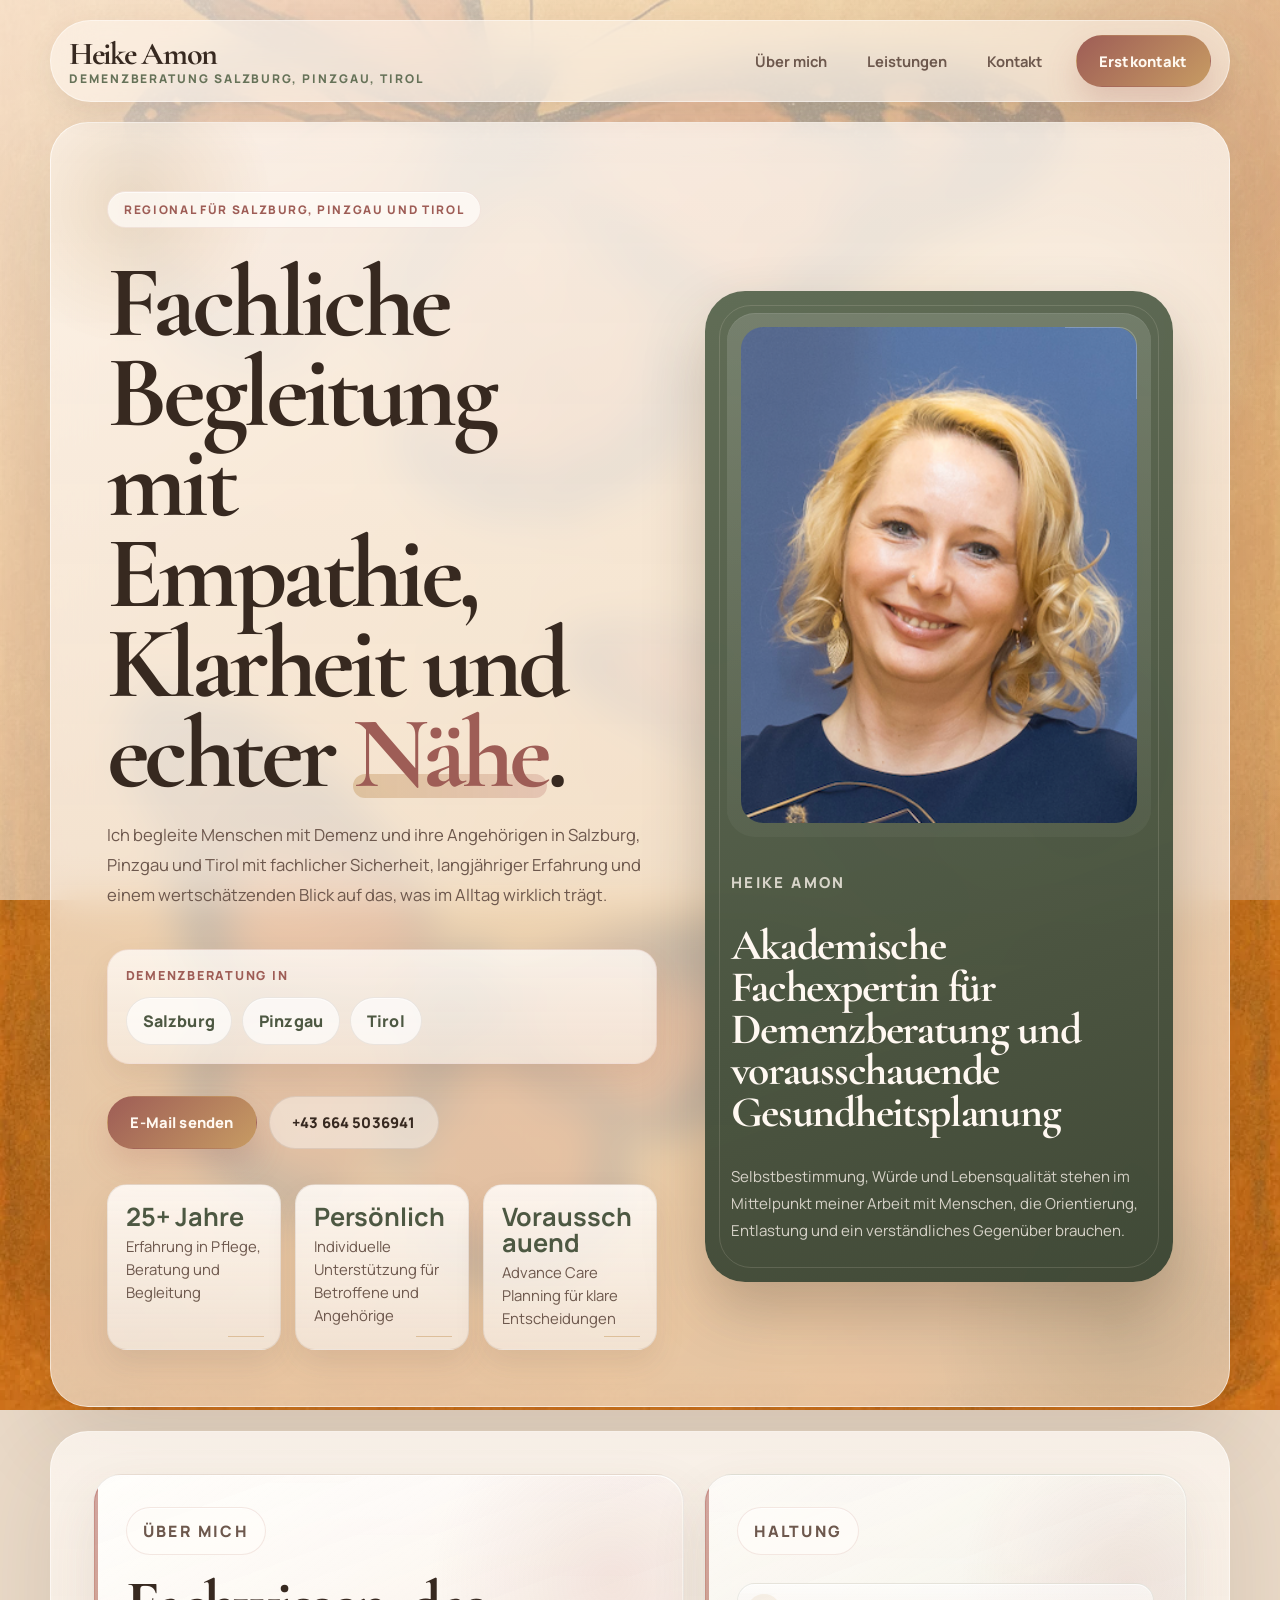
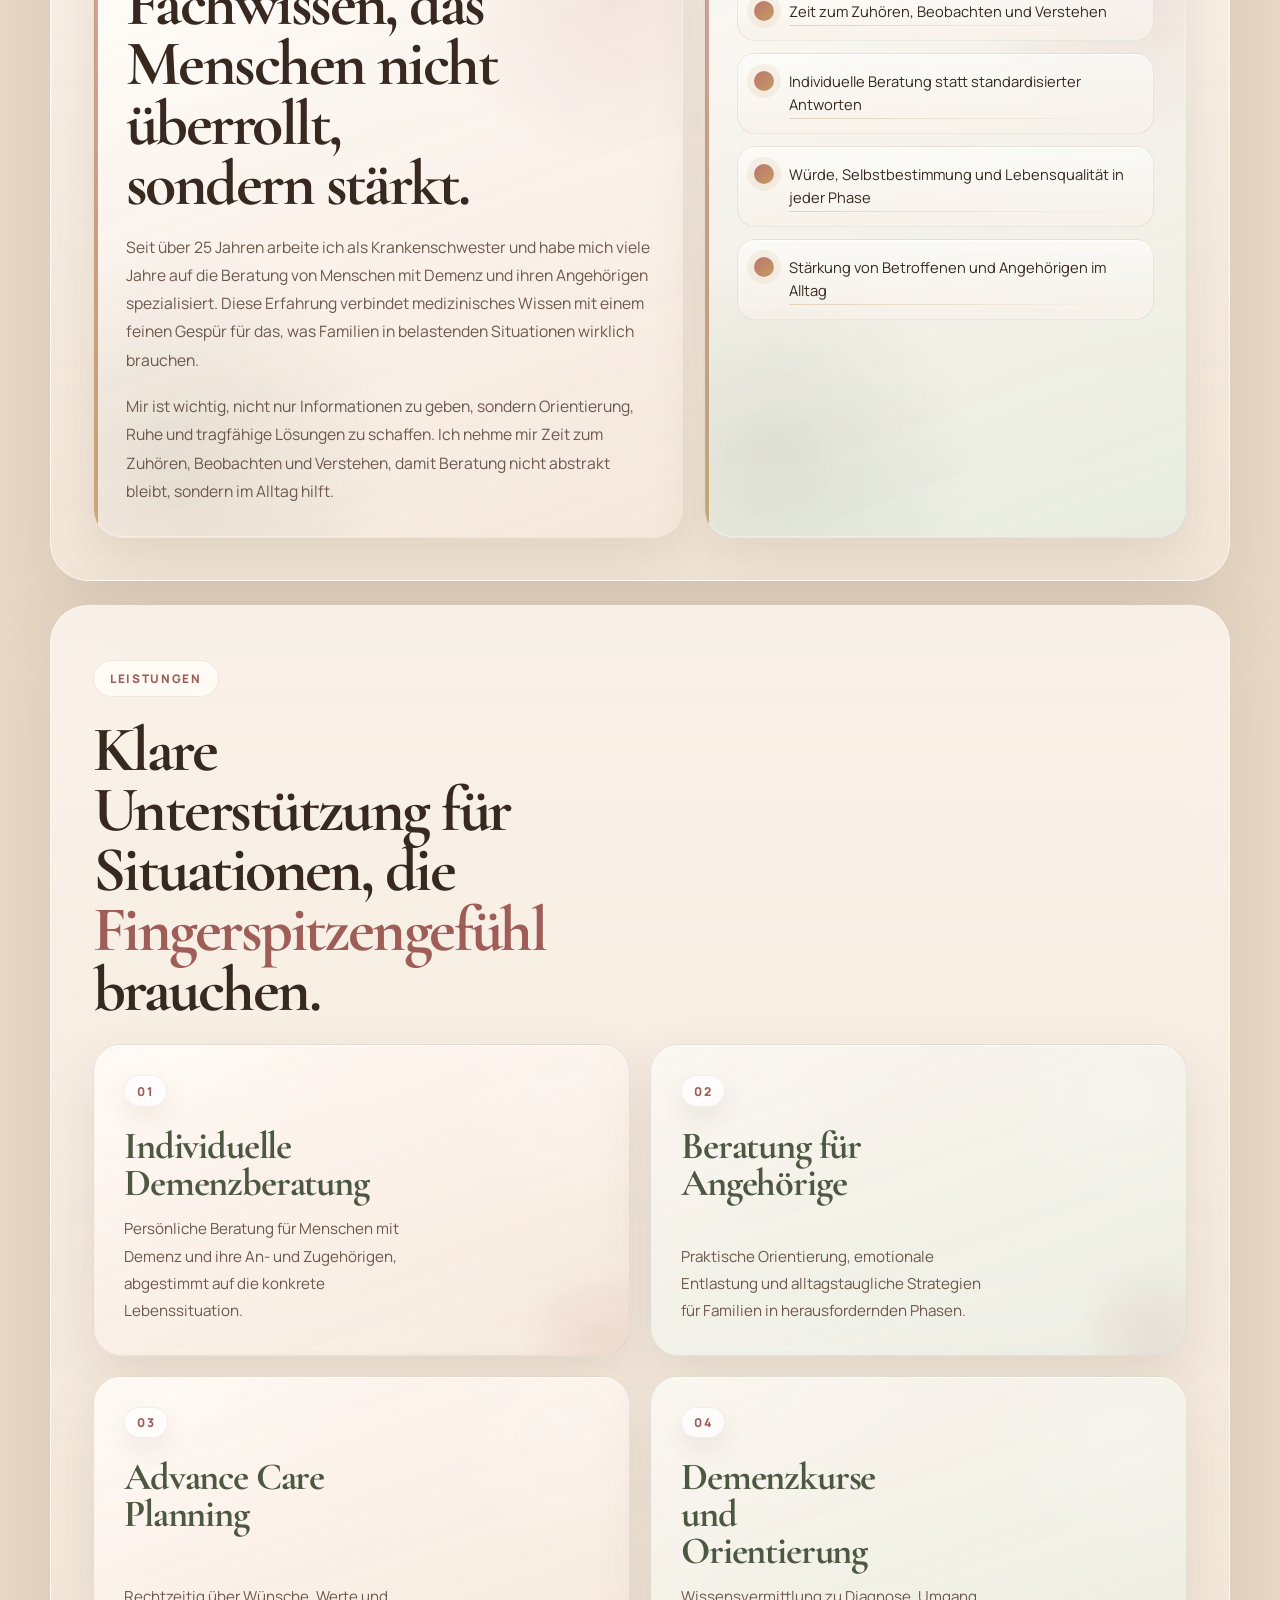
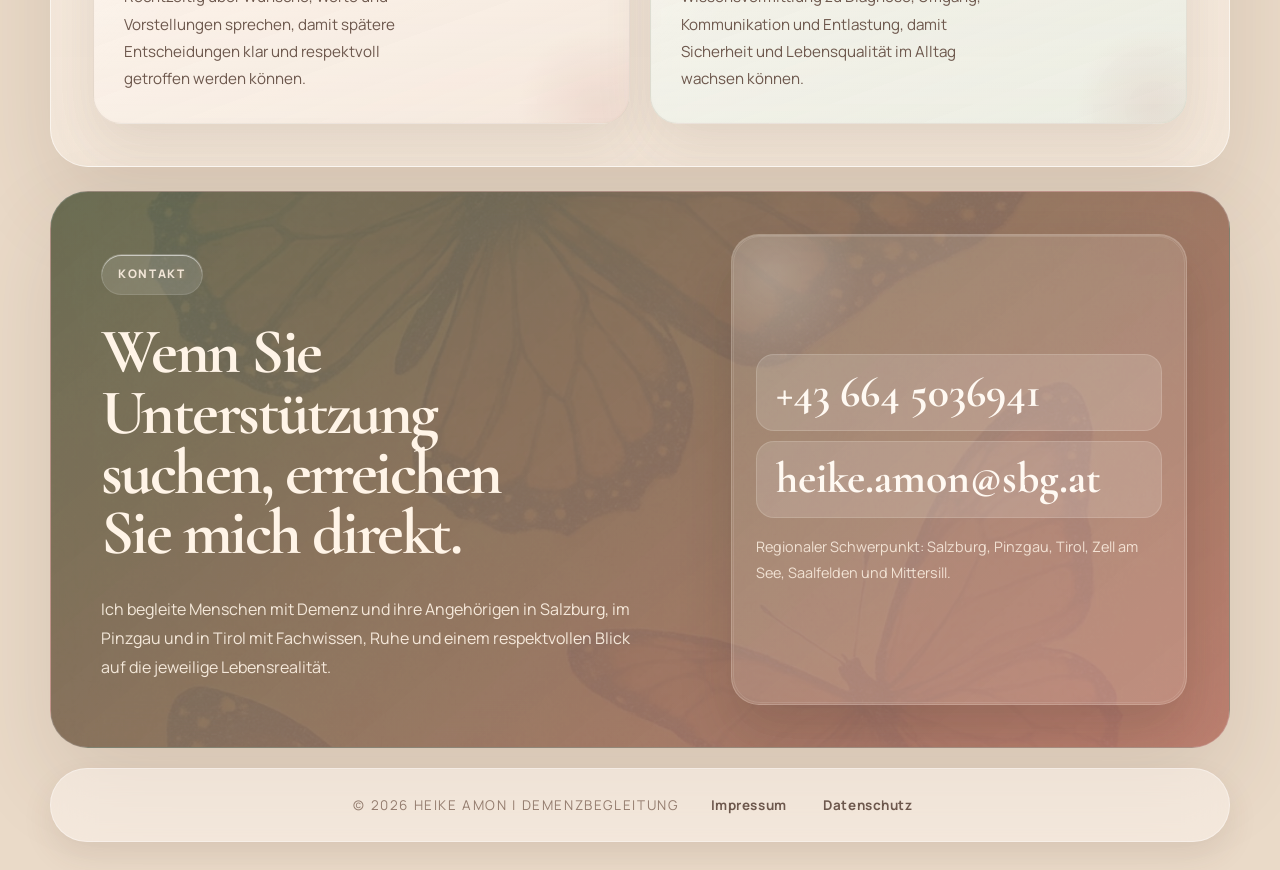
==== commit b6962cb1: "change html text" ====
--- a/index.html
+++ b/index.html
@@ -123,7 +123,7 @@
       <header class="hero" id="top">
         <div class="hero-copy">
           <p class="eyebrow">Regional für Salzburg, Pinzgau und Tirol</p>
-          <h1>Ruhige Begleitung mit Stil, Klarheit und echter <span>Nähe</span>.</h1>
+          <h1>Fachliche Begleitung mit Empathie, Klarheit und echter <span>Nähe</span>.</h1>
           <p class="hero-text">
             Ich begleite Menschen mit Demenz und ihre Angehörigen in Salzburg, Pinzgau und Tirol mit fachlicher Sicherheit, langjähriger Erfahrung und einem wertschätzenden Blick auf das, was im Alltag wirklich trägt.
           </p>
--- a/style.css
+++ b/style.css
@@ -18,6 +18,7 @@
   --shadow-xl: 0 35px 90px rgba(87, 63, 49, 0.14);
   --shadow-lg: 0 22px 54px rgba(87, 63, 49, 0.12);
   --shadow-md: 0 14px 30px rgba(87, 63, 49, 0.1);
+  --shadow-card-hover: 0 30px 68px rgba(87, 63, 49, 0.16);
   --radius-xl: 38px;
   --radius-lg: 28px;
   --radius-md: 20px;
@@ -34,11 +35,13 @@
 html {
   scroll-behavior: smooth;
   scroll-padding-top: 110px;
+  overflow-x: hidden;
 }
 
 body {
   margin: 0;
   min-height: 100vh;
+  overflow-x: hidden;
   font-family: "Manrope", sans-serif;
   color: var(--ink);
   background-color: var(--page-bg);
@@ -134,8 +137,6 @@
 }
 
 .site-nav {
-  position: sticky;
-  top: 16px;
   z-index: 30;
   display: flex;
   align-items: center;
@@ -169,6 +170,7 @@
   letter-spacing: 0.16em;
   text-transform: uppercase;
   color: var(--olive);
+  overflow-wrap: anywhere;
 }
 
 .nav-links {
@@ -179,6 +181,7 @@
 }
 
 .nav-links a {
+  min-width: 0;
   padding: 0.72rem 1rem;
   border-radius: 999px;
   color: var(--ink-soft);
@@ -278,6 +281,7 @@
 .hero-copy {
   position: relative;
   z-index: 1;
+  min-width: 0;
   display: flex;
   flex-direction: column;
   align-items: flex-start;
@@ -449,6 +453,7 @@
 .profile-panel {
   position: relative;
   z-index: 1;
+  min-width: 0;
   padding: 22px;
   border-radius: calc(var(--radius-xl) + 2px);
   background: linear-gradient(160deg, rgba(87, 101, 78, 0.94), rgba(58, 69, 51, 0.96));
@@ -539,10 +544,13 @@
 .service-card,
 .contact-details {
   position: relative;
+  isolation: isolate;
+  overflow: hidden;
   border: 1px solid rgba(90, 69, 55, 0.1);
   border-radius: var(--radius-lg);
   background: linear-gradient(180deg, rgba(255, 251, 247, 0.86), rgba(246, 236, 225, 0.74));
   box-shadow: var(--shadow-lg);
+  transition: transform 0.32s ease, box-shadow 0.32s ease, border-color 0.32s ease, background-color 0.32s ease;
 }
 
 .content-card {
@@ -550,6 +558,12 @@
   display: flex;
   flex-direction: column;
   gap: 1.15rem;
+  background:
+    linear-gradient(160deg, rgba(255, 253, 250, 0.94), rgba(245, 232, 221, 0.82)),
+    linear-gradient(180deg, rgba(255, 255, 255, 0.18), transparent 38%);
+  box-shadow:
+    0 24px 54px rgba(87, 63, 49, 0.12),
+    inset 0 1px 0 rgba(255, 255, 255, 0.75);
 }
 
 .content-card::before {
@@ -561,7 +575,46 @@
   width: 4px;
   border-radius: 24px 0 0 24px;
   background: linear-gradient(180deg, var(--rose), var(--gold));
-  opacity: 0.65;
+  opacity: 0.82;
+}
+
+.content-card::after {
+  content: "";
+  position: absolute;
+  inset: 1px;
+  border-radius: calc(var(--radius-lg) - 1px);
+  background:
+    linear-gradient(145deg, rgba(255, 255, 255, 0.22), transparent 38%),
+    radial-gradient(circle at 88% 16%, rgba(186, 117, 109, 0.15), transparent 24%),
+    radial-gradient(circle at 14% 88%, rgba(102, 114, 88, 0.12), transparent 28%);
+  pointer-events: none;
+}
+
+.content-card:hover,
+.contact-details:hover,
+.legal-card:hover {
+  transform: translateY(-5px);
+  border-color: rgba(186, 117, 109, 0.22);
+  box-shadow: var(--shadow-card-hover);
+}
+
+.content-card > *,
+.service-card > *,
+.contact-details > * {
+  position: relative;
+  z-index: 1;
+}
+
+.content-card-large {
+  background:
+    linear-gradient(160deg, rgba(255, 253, 250, 0.96), rgba(245, 231, 220, 0.84)),
+    linear-gradient(180deg, rgba(255, 255, 255, 0.2), transparent 40%);
+}
+
+.intro-section .content-card:not(.content-card-large) {
+  background:
+    linear-gradient(160deg, rgba(252, 248, 243, 0.94), rgba(231, 236, 225, 0.84)),
+    linear-gradient(180deg, rgba(255, 255, 255, 0.18), transparent 40%);
 }
 
 .content-card-large h2,
@@ -592,11 +645,13 @@
 .detail-list li {
   position: relative;
   padding: 1rem 1rem 1rem 3.2rem;
+  border: 1px solid rgba(102, 114, 88, 0.12);
   border-radius: 18px;
-  background: rgba(255, 255, 255, 0.38);
+  background: linear-gradient(180deg, rgba(255, 255, 255, 0.58), rgba(248, 241, 233, 0.72));
   color: var(--ink);
   font-size: 0.92rem;
   line-height: 1.6;
+  box-shadow: inset 0 1px 0 rgba(255, 255, 255, 0.72);
 }
 
 .detail-list li::before {
@@ -611,6 +666,16 @@
   box-shadow: 0 0 0 7px rgba(199, 155, 99, 0.12);
 }
 
+.detail-list li::after {
+  content: "";
+  position: absolute;
+  left: 3.2rem;
+  right: 1rem;
+  bottom: 0.85rem;
+  height: 1px;
+  background: linear-gradient(90deg, rgba(199, 155, 99, 0.38), transparent);
+}
+
 .section-heading {
   display: flex;
   flex-direction: column;
@@ -634,18 +699,22 @@
 }
 
 .service-card {
+  display: flex;
+  flex-direction: column;
+  gap: 0.85rem;
   min-height: 270px;
   padding: 30px;
-  overflow: hidden;
-  transition: transform 0.28s ease, box-shadow 0.28s ease, border-color 0.28s ease;
+  box-shadow:
+    0 24px 56px rgba(87, 63, 49, 0.12),
+    inset 0 1px 0 rgba(255, 255, 255, 0.68);
 }
 
 .service-card:nth-child(odd) {
-  background: linear-gradient(180deg, rgba(255, 248, 243, 0.9), rgba(245, 231, 219, 0.76));
+  background: linear-gradient(160deg, rgba(255, 249, 244, 0.94), rgba(245, 231, 219, 0.82));
 }
 
 .service-card:nth-child(even) {
-  background: linear-gradient(180deg, rgba(252, 246, 240, 0.86), rgba(239, 229, 218, 0.75));
+  background: linear-gradient(160deg, rgba(250, 245, 239, 0.92), rgba(232, 238, 227, 0.8));
 }
 
 .service-card::before {
@@ -662,33 +731,41 @@
 .service-card::after {
   content: "";
   position: absolute;
-  inset: 0;
-  background: linear-gradient(140deg, rgba(255, 255, 255, 0.12), transparent 40%);
+  inset: 1px;
+  border-radius: calc(var(--radius-lg) - 1px);
+  background:
+    linear-gradient(140deg, rgba(255, 255, 255, 0.22), transparent 38%),
+    radial-gradient(circle at 88% 16%, rgba(255, 255, 255, 0.18), transparent 24%),
+    linear-gradient(180deg, transparent 58%, rgba(255, 255, 255, 0.08));
   pointer-events: none;
 }
 
 .service-card:hover {
-  transform: translateY(-6px);
+  transform: translateY(-8px);
   border-color: rgba(186, 117, 109, 0.22);
-  box-shadow: 0 26px 54px rgba(88, 63, 49, 0.14);
+  box-shadow: var(--shadow-card-hover);
 }
 
 .service-label {
   display: inline-flex;
   width: fit-content;
   padding: 0.4rem 0.75rem;
+  border: 1px solid rgba(186, 117, 109, 0.12);
   border-radius: 999px;
-  background: rgba(255, 255, 255, 0.6);
+  background: rgba(255, 255, 255, 0.7);
   color: var(--rose-deep);
   font-size: 0.76rem;
   font-weight: 800;
   letter-spacing: 0.14em;
   text-transform: uppercase;
+  box-shadow:
+    inset 0 1px 0 rgba(255, 255, 255, 0.7),
+    0 12px 24px rgba(87, 63, 49, 0.08);
 }
 
 .service-card h3 {
   max-width: 12ch;
-  margin: 0.9rem 0 0;
+  margin: 0.45rem 0 0;
   color: var(--olive-deep);
   font-size: clamp(2rem, 3vw, 2.7rem);
   font-weight: 700;
@@ -697,7 +774,8 @@
 }
 
 .service-card p {
-  margin: 0.8rem 0 0;
+  margin: auto 0 0;
+  max-width: 34ch;
   font-size: 0.95rem;
 }
 
@@ -730,6 +808,7 @@
 }
 
 .contact-copy {
+  min-width: 0;
   display: flex;
   flex-direction: column;
   gap: 1rem;
@@ -754,9 +833,37 @@
 }
 
 .contact-details {
+  min-width: 0;
+  display: flex;
+  flex-direction: column;
+  justify-content: center;
   padding: 24px;
   border-color: rgba(255, 245, 235, 0.2);
   background: rgba(255, 248, 240, 0.12);
+  box-shadow:
+    0 28px 54px rgba(38, 25, 20, 0.16),
+    inset 0 1px 0 rgba(255, 255, 255, 0.16);
+}
+
+.contact-details::before {
+  content: "";
+  position: absolute;
+  inset: 1px;
+  border: 1px solid rgba(255, 245, 235, 0.12);
+  border-radius: calc(var(--radius-lg) - 1px);
+  pointer-events: none;
+}
+
+.contact-details::after {
+  content: "";
+  position: absolute;
+  top: -3rem;
+  left: -3rem;
+  width: 11rem;
+  height: 11rem;
+  border-radius: 50%;
+  background: radial-gradient(circle, rgba(255, 255, 255, 0.18), transparent 70%);
+  pointer-events: none;
 }
 
 .contact-link {
@@ -770,6 +877,7 @@
   font-size: clamp(1.8rem, 3.4vw, 2.8rem);
   font-weight: 700;
   line-height: 0.95;
+  overflow-wrap: anywhere;
   transition: transform 0.24s ease, background-color 0.24s ease, border-color 0.24s ease, color 0.24s ease;
 }
 
@@ -888,10 +996,28 @@
 
 .legal-card {
   gap: 1rem;
+  background:
+    linear-gradient(160deg, rgba(255, 253, 250, 0.95), rgba(245, 233, 222, 0.84)),
+    linear-gradient(180deg, rgba(255, 255, 255, 0.18), transparent 40%);
+}
+
+.legal-card::after {
+  content: "";
+  position: absolute;
+  inset: 1px;
+  border-radius: calc(var(--radius-lg) - 1px);
+  background:
+    linear-gradient(145deg, rgba(255, 255, 255, 0.18), transparent 38%),
+    radial-gradient(circle at 85% 18%, rgba(186, 117, 109, 0.12), transparent 24%),
+    radial-gradient(circle at 18% 88%, rgba(102, 114, 88, 0.1), transparent 28%);
+  pointer-events: none;
 }
 
 .legal-card h2 {
   margin: 0;
+  max-width: 14ch;
+  padding-bottom: 0.75rem;
+  border-bottom: 1px solid rgba(90, 69, 55, 0.1);
   color: var(--ink);
   font-size: clamp(2rem, 3.5vw, 3rem);
   font-weight: 700;
@@ -899,23 +1025,31 @@
   letter-spacing: -0.03em;
 }
 
+.legal-card p {
+  margin: 0;
+}
+
 .legal-card a {
   color: var(--rose-deep);
   text-decoration: underline;
   text-decoration-thickness: 0.08em;
   text-underline-offset: 0.14em;
+  overflow-wrap: anywhere;
 }
 
 .legal-kv {
   display: grid;
-  gap: 12px;
+  grid-template-columns: repeat(auto-fit, minmax(220px, 1fr));
+  gap: 14px;
   margin: 0;
 }
 
 .legal-kv div {
   padding: 1rem 1rem 1.05rem;
+  border: 1px solid rgba(90, 69, 55, 0.08);
   border-radius: 18px;
-  background: rgba(255, 255, 255, 0.42);
+  background: linear-gradient(180deg, rgba(255, 255, 255, 0.62), rgba(249, 241, 233, 0.72));
+  box-shadow: inset 0 1px 0 rgba(255, 255, 255, 0.72);
 }
 
 .legal-kv dt {
@@ -930,15 +1064,38 @@
   margin: 0.35rem 0 0;
   color: var(--ink);
   line-height: 1.7;
+  overflow-wrap: anywhere;
 }
 
 .legal-list {
   display: grid;
-  gap: 10px;
+  gap: 12px;
   margin: 0;
-  padding-left: 1.2rem;
+  padding: 0;
+  list-style: none;
+}
+
+.legal-list li {
+  position: relative;
+  padding: 0.95rem 1rem 0.95rem 2.9rem;
+  border: 1px solid rgba(90, 69, 55, 0.08);
+  border-radius: 18px;
+  background: linear-gradient(180deg, rgba(255, 255, 255, 0.58), rgba(249, 241, 233, 0.7));
   color: var(--ink-soft);
   line-height: 1.7;
+  box-shadow: inset 0 1px 0 rgba(255, 255, 255, 0.72);
+}
+
+.legal-list li::before {
+  content: "";
+  position: absolute;
+  top: 1rem;
+  left: 1rem;
+  width: 1.1rem;
+  height: 1.1rem;
+  border-radius: 50%;
+  background: linear-gradient(135deg, var(--rose), var(--gold));
+  box-shadow: 0 0 0 7px rgba(199, 155, 99, 0.12);
 }
 
 .legal-note-card {
@@ -1067,22 +1224,45 @@
   .page-shell {
     width: min(100% - 18px, 100%);
     margin: 12px auto 18px;
+    gap: 16px;
+  }
+
+  .page-shell::before {
+    top: 8rem;
+    right: -5rem;
+    width: 15rem;
+    height: 15rem;
   }
 
   .site-nav {
-    top: 10px;
+    justify-content: center;
     gap: 12px;
     padding: 14px;
+    border-radius: 28px;
+  }
+
+  .brand {
+    width: 100%;
+  }
+
+  .site-nav .button-small {
+    order: 2;
+    width: 100%;
+    white-space: normal;
   }
 
   .nav-links {
     order: 3;
+    display: grid;
+    grid-template-columns: repeat(3, minmax(0, 1fr));
     width: 100%;
+    gap: 10px;
   }
 
   .nav-links a {
-    flex: 1 1 30%;
     text-align: center;
+    padding: 0.82rem 0.75rem;
+    font-size: 0.84rem;
   }
 
   .hero,
@@ -1091,19 +1271,45 @@
     border-radius: 30px;
   }
 
+  .hero-copy,
+  .contact-copy {
+    align-items: center;
+    text-align: center;
+  }
+
   .hero h1 {
-    font-size: clamp(2.8rem, 14vw, 4.7rem);
+    max-width: none;
+    font-size: clamp(2.6rem, 14vw, 4.2rem);
     align-self: center;
     text-align: center;
   }
 
+  .hero-text {
+    max-width: 36ch;
+    font-size: 0.98rem;
+  }
+
   .location-spotlight {
+    max-width: 100%;
     padding: 1rem;
+  }
+
+  .location-pills,
+  .hero-actions {
+    justify-content: center;
   }
 
   .hero-points,
   .services-grid {
     grid-template-columns: 1fr;
+  }
+
+  .profile-panel {
+    padding: 18px;
+  }
+
+  .profile-copy {
+    padding-inline: 0;
   }
 
   .content-card-large h2,
@@ -1113,13 +1319,32 @@
     font-size: clamp(2.1rem, 12vw, 3.4rem);
   }
 
+  .service-card {
+    min-height: 0;
+    padding: 24px;
+  }
+
   .service-card h3 {
     max-width: none;
     font-size: clamp(1.9rem, 10vw, 2.4rem);
   }
 
   .contact-link {
-    font-size: clamp(1.7rem, 10vw, 2.4rem);
+    font-size: clamp(1.35rem, 7vw, 2rem);
+    line-height: 1.05;
+  }
+
+  .site-footer {
+    padding: 16px 18px;
+    border-radius: 30px;
+  }
+
+  .legal-section {
+    padding: 22px;
+  }
+
+  .legal-card h2 {
+    font-size: clamp(1.8rem, 9vw, 2.4rem);
   }
 }
 
@@ -1129,7 +1354,24 @@
   }
 
   .site-nav .button-small {
-    width: auto;
+    width: 100%;
+  }
+
+  .page-shell {
+    width: min(100% - 12px, 100%);
+    margin: 8px auto 14px;
+    gap: 12px;
+  }
+
+  .page-shell::before {
+    right: -6rem;
+    width: 12rem;
+    height: 12rem;
+  }
+
+  .site-nav {
+    gap: 10px;
+    padding: 12px;
   }
 
   .hero-actions {
@@ -1142,41 +1384,118 @@
   }
 
   .brand-title {
-    font-size: 1.7rem;
+    font-size: 1.55rem;
   }
 
   .brand-subtitle {
-    font-size: 0.7rem;
+    font-size: 0.64rem;
+    letter-spacing: 0.11em;
+  }
+
+  .nav-links {
+    grid-template-columns: 1fr;
   }
 
   .nav-links a {
-    flex: 1 1 45%;
+    padding: 0.85rem 1rem;
+  }
+
+  .hero,
+  .section {
+    padding: 18px;
+    border-radius: 24px;
+  }
+
+  .eyebrow {
+    padding: 0.5rem 0.8rem;
+    font-size: 0.68rem;
+    letter-spacing: 0.12em;
+  }
+
+  .hero h1 {
+    font-size: clamp(2.2rem, 12.5vw, 3.1rem);
+    line-height: 0.92;
+  }
+
+  .hero-text {
+    margin-top: 1.1rem;
+  }
+
+  .hero-actions {
+    gap: 10px;
+  }
+
+  .hero-points {
+    margin-top: 1.6rem;
+    gap: 10px;
   }
 
   .content-card,
   .service-card,
   .contact-details {
-    padding: 20px;
+    padding: 18px;
+    border-radius: 22px;
   }
 
   .hero-points li {
     padding: 1rem;
   }
 
+  .hero-points strong {
+    font-size: 1.2rem;
+  }
+
+  .detail-list li {
+    padding: 0.95rem 0.95rem 0.95rem 2.8rem;
+  }
+
+  .detail-list li::before {
+    top: 0.95rem;
+    width: 1rem;
+    height: 1rem;
+  }
+
+  .detail-list li::after {
+    left: 2.8rem;
+  }
+
+  .service-card h3 {
+    font-size: clamp(1.7rem, 9.5vw, 2.1rem);
+  }
+
+  .contact-link {
+    padding: 0.95rem 1rem;
+    font-size: clamp(1.15rem, 8vw, 1.5rem);
+  }
+
   .site-footer {
-    border-radius: 30px;
+    padding: 14px 16px;
+    border-radius: 24px;
   }
 
   .footer-links {
+    display: grid;
+    grid-template-columns: 1fr;
     width: 100%;
   }
 
   .footer-links a {
-    flex: 1 1 45%;
     text-align: center;
   }
 
+  .legal-section {
+    padding: 18px;
+  }
+
   .legal-title {
-    font-size: clamp(2.4rem, 14vw, 4rem);
-  }
-}
+    font-size: clamp(2.1rem, 12vw, 3rem);
+  }
+
+  .legal-card h2 {
+    font-size: clamp(1.65rem, 8.5vw, 2.15rem);
+  }
+
+  .legal-kv div {
+    padding: 0.85rem 0.9rem 0.95rem;
+  }
+}
